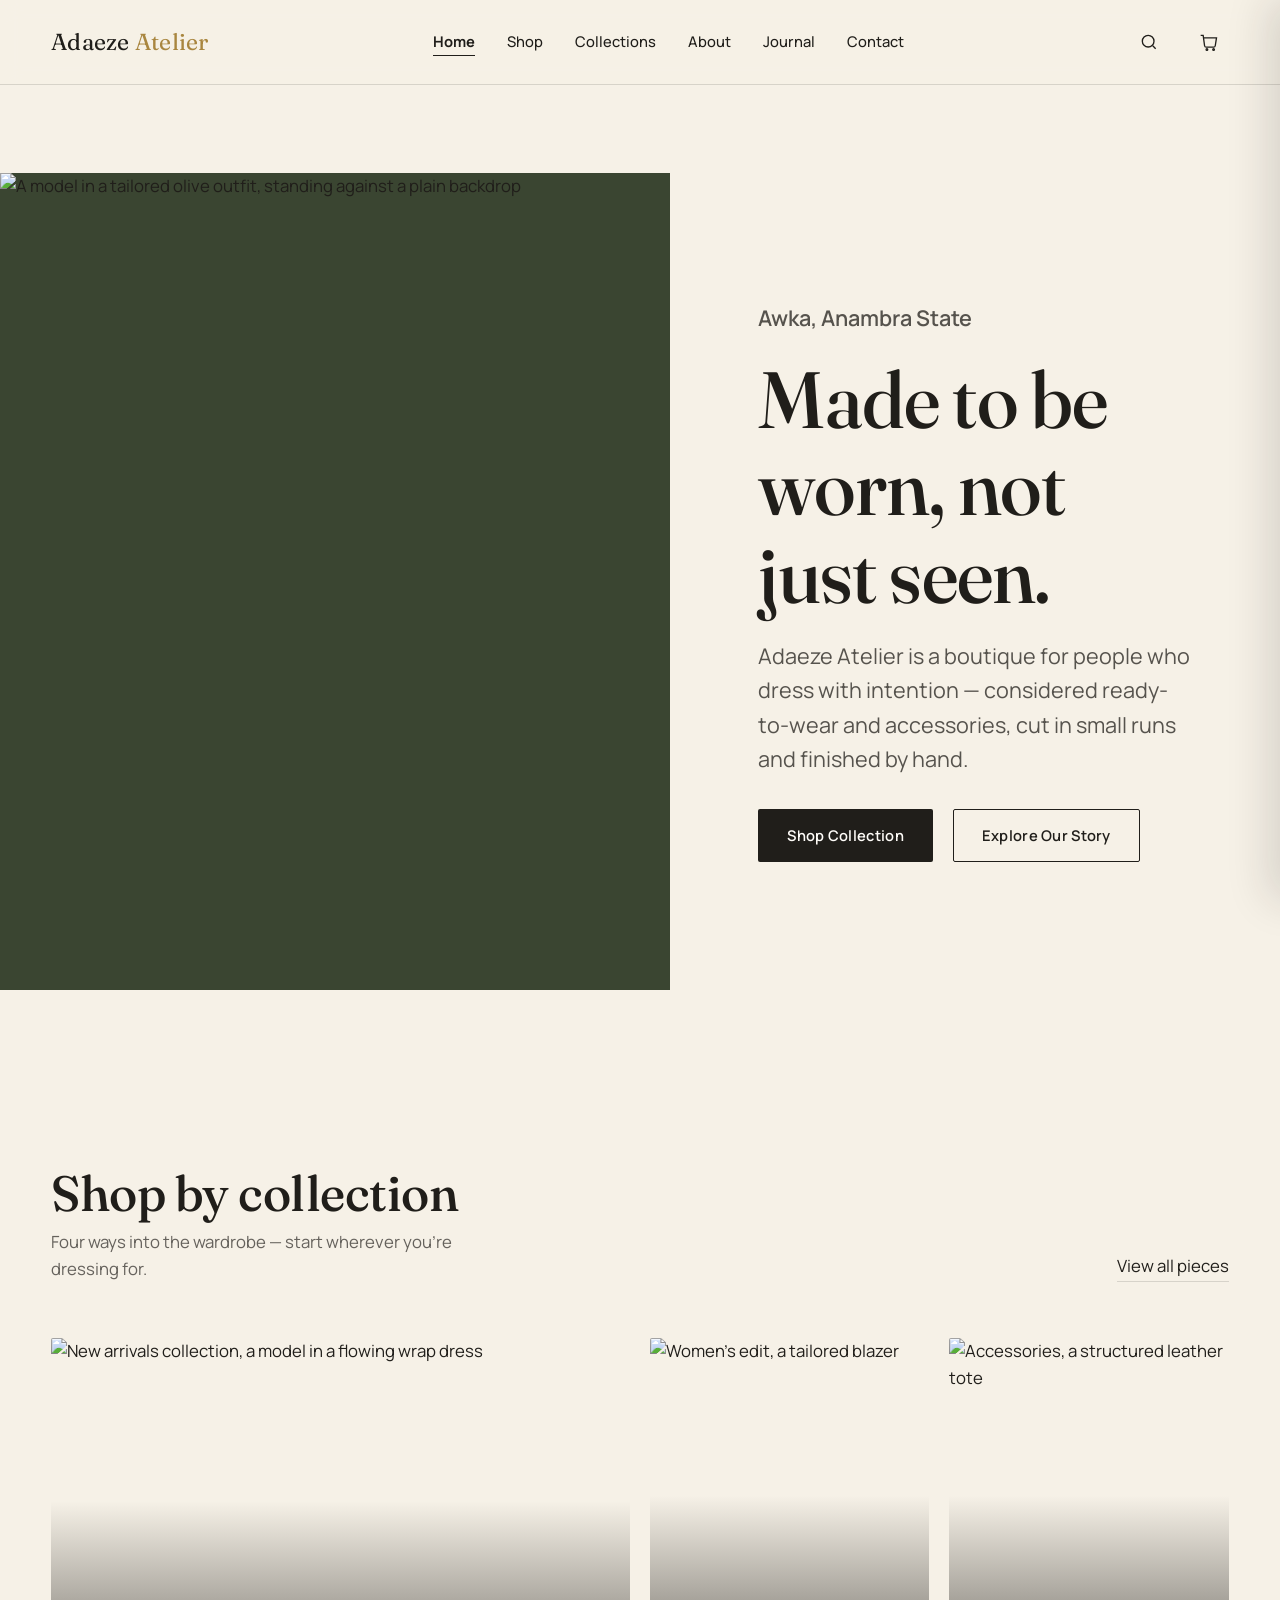
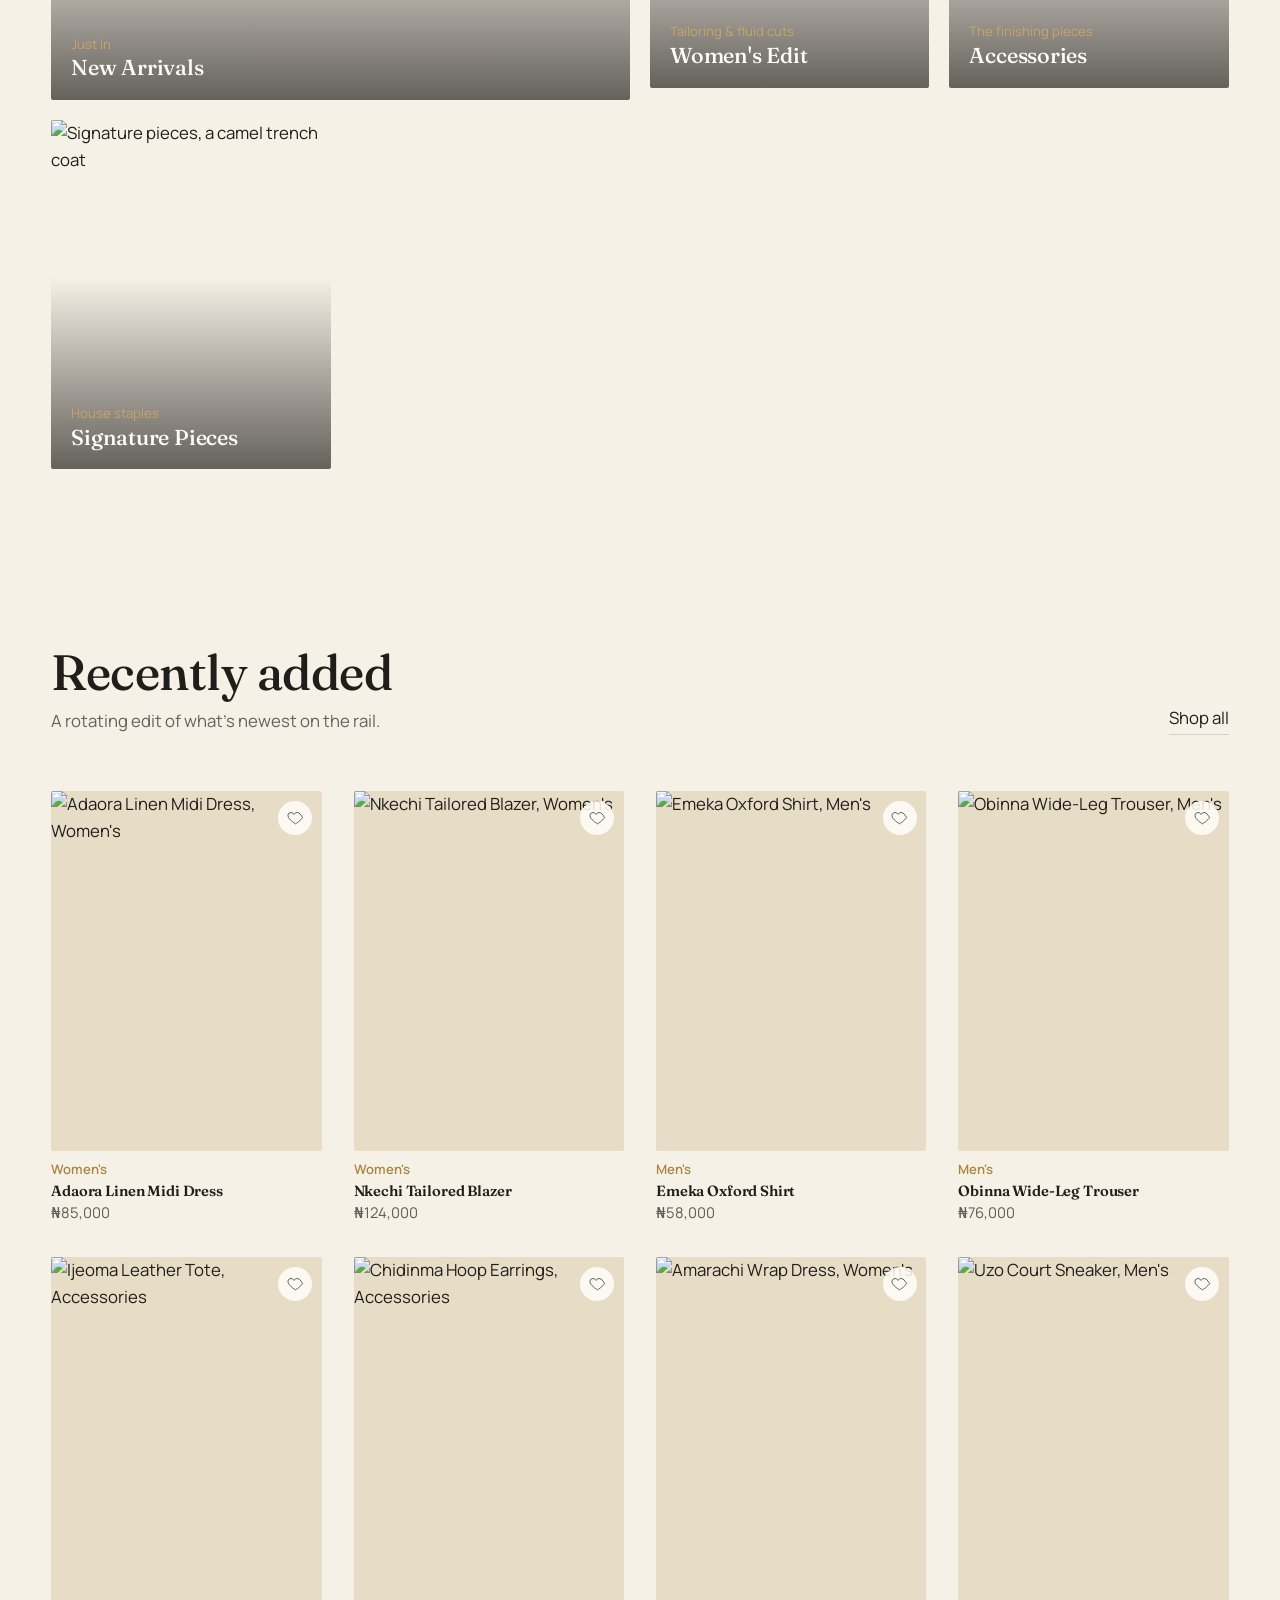
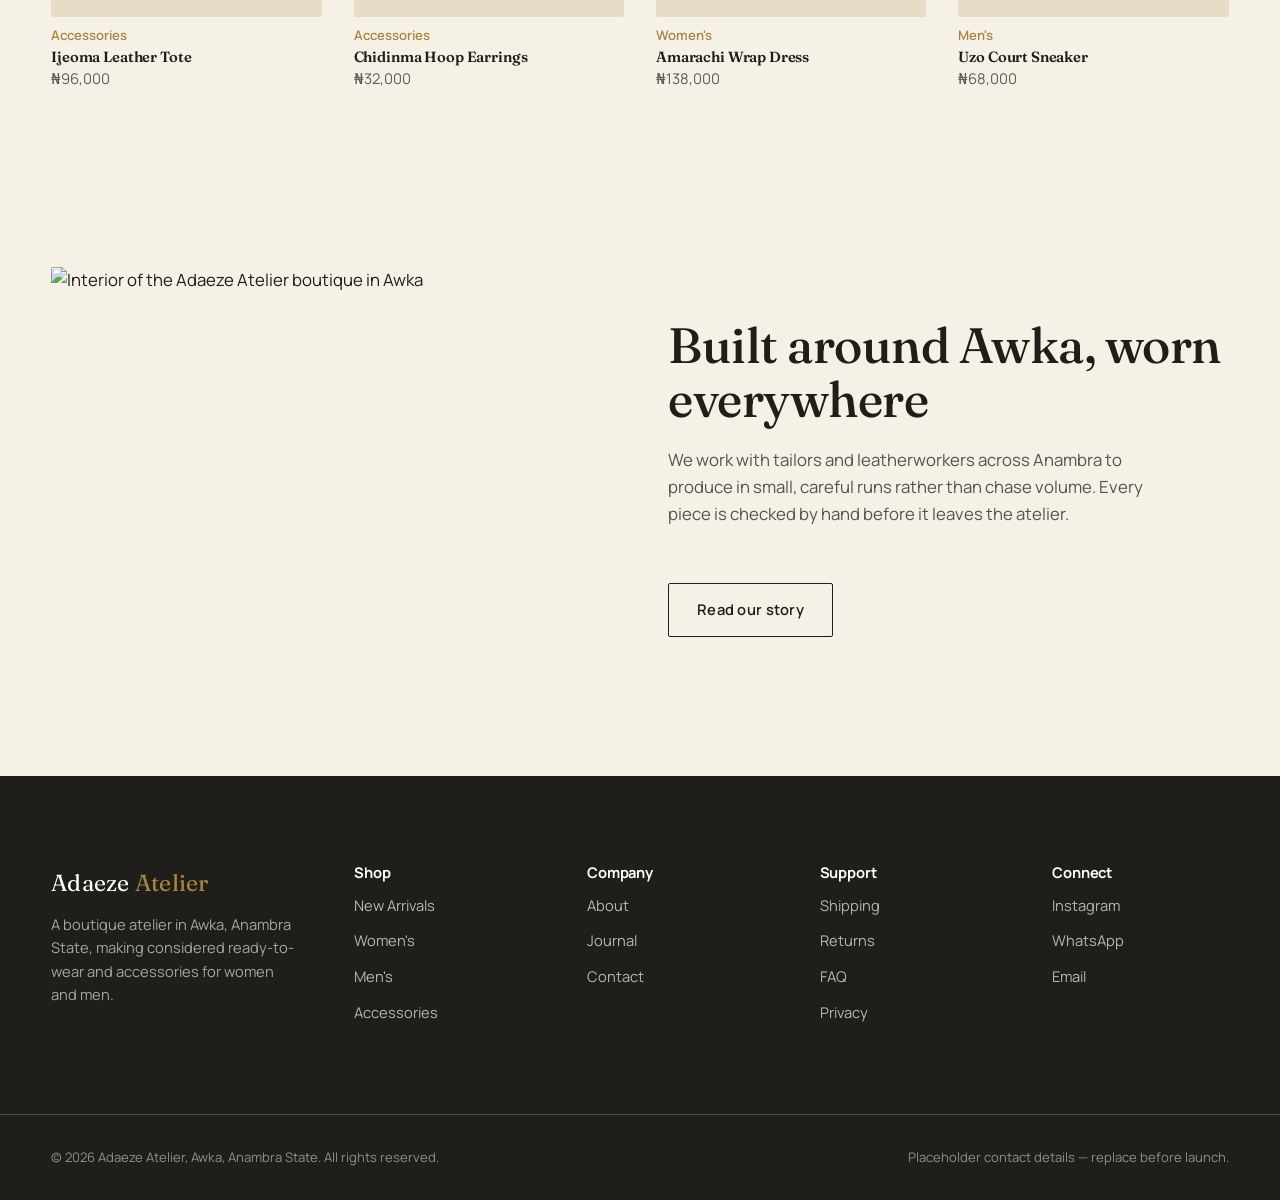
==== index.html @ 18e5731a "Initial commit - adaeze-boutique" ====
<!doctype html>
<html lang="en">
<head>
<meta charset="UTF-8">
<meta name="viewport" content="width=device-width, initial-scale=1.0">
<title>Adaeze Atelier — Premium Boutique Fashion in Awka, Anambra</title>
<meta name="description" content="Adaeze Atelier is a premium boutique in Awka, Anambra State, offering considered ready-to-wear and accessories for women and men, made to be worn — not just seen.">
<link rel="canonical" href="https://www.adaezeatelier.example/">
<meta property="og:type" content="website">
<meta property="og:title" content="Adaeze Atelier — Premium Boutique Fashion in Awka">
<meta property="og:description" content="Considered ready-to-wear and accessories from a boutique atelier in Awka, Anambra State, Nigeria.">
<meta property="og:image" content="https://images.unsplash.com/photo-1490481651871-ab68de25d43d?w=1200&q=80&auto=format&fit=crop">
<meta property="og:url" content="https://www.adaezeatelier.example/">
<meta name="twitter:card" content="summary_large_image">
<link rel="preconnect" href="https://fonts.googleapis.com">
<link rel="preconnect" href="https://fonts.gstatic.com" crossorigin>
<link href="https://fonts.googleapis.com/css2?family=Fraunces:opsz,wght@9..144,400;9..144,500;9..144,600&family=Manrope:wght@400;500;600;700&display=swap" rel="stylesheet">
<link rel="stylesheet" href="css/style.css">
<link rel="preconnect" href="https://images.unsplash.com">
<script type="application/ld+json">
{
  "@context": "https://schema.org",
  "@type": "ClothingStore",
  "name": "Adaeze Atelier",
  "image": "https://images.unsplash.com/photo-1490481651871-ab68de25d43d?w=1200&q=80&auto=format&fit=crop",
  "description": "Premium boutique fashion — considered ready-to-wear and accessories for women and men.",
  "address": {
    "@type": "PostalAddress",
    "streetAddress": "12 Zik Avenue, Awka",
    "addressLocality": "Awka",
    "addressRegion": "Anambra State",
    "postalCode": "420001",
    "addressCountry": "NG"
  },
  "telephone": "+234-000-000-0000",
  "email": "hello@adaezeatelier.example",
  "priceRange": "₦₦₦"
}
</script>
</head>
<body>
<a href="#main" class="skip-link">Skip to content</a>

<header class="site-header">
  <div class="wrap header-inner">
    <a href="index.html" class="logo">Adaeze <span>Atelier</span></a>
    <nav class="primary-nav" aria-label="Primary">
      <ul>
        <li><a href="index.html" aria-current="page">Home</a></li>
        <li><a href="shop.html">Shop</a></li>
        <li><a href="shop.html">Collections</a></li>
        <li><a href="about.html">About</a></li>
        <li><a href="journal.html">Journal</a></li>
        <li><a href="contact.html">Contact</a></li>
      </ul>
    </nav>
    <div class="header-actions">
      <a class="icon-btn" href="shop.html" aria-label="Search products">
        <svg viewBox="0 0 24 24" fill="none" stroke="currentColor" stroke-width="1.6"><circle cx="11" cy="11" r="7"/><line x1="20" y1="20" x2="16.5" y2="16.5"/></svg>
      </a>
      <button class="icon-btn" type="button" data-open-cart aria-label="Open cart">
        <svg viewBox="0 0 24 24" fill="none" stroke="currentColor" stroke-width="1.6"><path d="M6 7h15l-1.5 9.5a2 2 0 0 1-2 1.7H8.7a2 2 0 0 1-2-1.7L5 4H2"/><circle cx="9.5" cy="21" r="1"/><circle cx="17.5" cy="21" r="1"/></svg>
        <span class="badge" data-cart-count>0</span>
      </button>
      <button class="menu-toggle" type="button" aria-expanded="false" aria-controls="mobile-menu" aria-label="Open menu">
        <span></span><span></span><span></span>
      </button>
    </div>
  </div>
</header>

<nav class="mobile-menu" id="mobile-menu" aria-label="Mobile">
  <ul>
    <li><a href="index.html">Home</a></li>
    <li><a href="shop.html">Shop</a></li>
    <li><a href="about.html">About</a></li>
    <li><a href="journal.html">Journal</a></li>
    <li><a href="contact.html">Contact</a></li>
  </ul>
  <div class="mobile-menu-footer">Awka, Anambra State, Nigeria</div>
</nav>

<div class="drawer-scrim" id="drawer-scrim" data-close-cart></div>
<aside class="cart-drawer" id="cart-drawer" aria-hidden="true" aria-label="Shopping cart">
  <div class="cart-header">
    <h2>Your bag</h2>
    <button type="button" class="icon-btn" data-close-cart aria-label="Close cart">✕</button>
  </div>
  <ul class="cart-items" id="cart-items"></ul>
  <p class="cart-empty" id="cart-empty-msg">Your bag is empty — browse the shop to add pieces you love.</p>
  <div class="cart-footer">
    <div class="cart-subtotal"><span>Subtotal</span><span id="cart-subtotal-value">₦0</span></div>
    <button type="button" class="btn btn-primary" id="cart-whatsapp-btn" disabled>Order via WhatsApp</button>
    <button type="button" class="btn btn-outline" id="cart-clear-btn">Clear bag</button>
    <p class="cart-note">Orders are confirmed by our team on WhatsApp — nothing is charged automatically.</p>
  </div>
</aside>

<main id="main">

  <section class="hero">
    <div class="hero-media">
      <img src="https://images.unsplash.com/photo-1490481651871-ab68de25d43d?w=1400&q=80&auto=format&fit=crop" alt="A model in a tailored olive outfit, standing against a plain backdrop" width="1400" height="1750">
    </div>
    <div class="hero-content">
      <p class="hero-eyebrow">Awka, Anambra State</p>
      <h1>Made to be worn, not just seen.</h1>
      <p>Adaeze Atelier is a boutique for people who dress with intention — considered ready-to-wear and accessories, cut in small runs and finished by hand.</p>
      <div class="hero-ctas">
        <a href="shop.html" class="btn btn-primary">Shop Collection</a>
        <a href="about.html" class="btn btn-outline">Explore Our Story</a>
      </div>
    </div>
  </section>

  <section class="collections">
    <div class="wrap">
      <div class="section-head reveal">
        <div>
          <h2>Shop by collection</h2>
          <p>Four ways into the wardrobe — start wherever you're dressing for.</p>
        </div>
        <a href="shop.html" class="text-link">View all pieces</a>
      </div>
      <div class="collections-grid">
        <a class="collection-card is-featured reveal" href="shop.html?category=New Arrivals">
          <img src="https://images.unsplash.com/photo-1539008835657-9e8e9680c956?w=1200&q=80&auto=format&fit=crop" alt="New arrivals collection, a model in a flowing wrap dress" loading="lazy">
          <div class="collection-label"><span>Just in</span><h3>New Arrivals</h3></div>
        </a>
        <a class="collection-card reveal" href="shop.html?category=Women's">
          <img src="https://images.unsplash.com/photo-1509631179647-0177331693ae?w=800&q=80&auto=format&fit=crop" alt="Women's edit, a tailored blazer" loading="lazy">
          <div class="collection-label"><span>Tailoring & fluid cuts</span><h3>Women's Edit</h3></div>
        </a>
        <a class="collection-card reveal" href="shop.html?category=Accessories">
          <img src="https://images.unsplash.com/photo-1524504388940-b1c1722653e1?w=800&q=80&auto=format&fit=crop" alt="Accessories, a structured leather tote" loading="lazy">
          <div class="collection-label"><span>The finishing pieces</span><h3>Accessories</h3></div>
        </a>
        <a class="collection-card reveal" href="shop.html?category=Signature Pieces">
          <img src="https://images.unsplash.com/photo-1591047139829-d91aecb6caea?w=800&q=80&auto=format&fit=crop" alt="Signature pieces, a camel trench coat" loading="lazy">
          <div class="collection-label"><span>House staples</span><h3>Signature Pieces</h3></div>
        </a>
      </div>
    </div>
  </section>

  <section class="featured-products">
    <div class="wrap">
      <div class="section-head reveal">
        <div>
          <h2>Recently added</h2>
          <p>A rotating edit of what's newest on the rail.</p>
        </div>
        <a href="shop.html" class="text-link">Shop all</a>
      </div>
      <div class="product-grid" id="featured-product-grid"></div>
    </div>
  </section>

  <section class="about-teaser">
    <div class="wrap philosophy-grid">
      <div class="reveal">
        <img src="https://images.unsplash.com/photo-1602810318383-e386cc2a3ccf?w=900&q=80&auto=format&fit=crop" alt="Interior of the Adaeze Atelier boutique in Awka" style="width:100%; aspect-ratio:4/3; object-fit:cover; border-radius: var(--radius-sm);" loading="lazy">
      </div>
      <div class="reveal" style="align-self:center;">
        <h2 style="font-size: var(--fs-xl); margin-bottom: var(--space-sm);">Built around Awka, worn everywhere</h2>
        <p style="color: rgba(32,30,26,0.75); max-width: 52ch;">We work with tailors and leatherworkers across Anambra to produce in small, careful runs rather than chase volume. Every piece is checked by hand before it leaves the atelier.</p>
        <a href="about.html" class="btn btn-outline mt-lg">Read our story</a>
      </div>
    </div>
  </section>

</main>

<footer class="site-footer">
  <div class="wrap footer-grid">
    <div class="footer-brand">
      <a href="index.html" class="logo">Adaeze <span>Atelier</span></a>
      <p>A boutique atelier in Awka, Anambra State, making considered ready-to-wear and accessories for women and men.</p>
    </div>
    <div class="footer-col">
      <h4>Shop</h4>
      <ul>
        <li><a href="shop.html?category=New Arrivals">New Arrivals</a></li>
        <li><a href="shop.html?category=Women's">Women's</a></li>
        <li><a href="shop.html?category=Men's">Men's</a></li>
        <li><a href="shop.html?category=Accessories">Accessories</a></li>
      </ul>
    </div>
    <div class="footer-col">
      <h4>Company</h4>
      <ul>
        <li><a href="about.html">About</a></li>
        <li><a href="journal.html">Journal</a></li>
        <li><a href="contact.html">Contact</a></li>
      </ul>
    </div>
    <div class="footer-col">
      <h4>Support</h4>
      <ul>
        <li><a href="contact.html">Shipping</a></li>
        <li><a href="contact.html">Returns</a></li>
        <li><a href="contact.html">FAQ</a></li>
        <li><a href="contact.html">Privacy</a></li>
      </ul>
    </div>
    <div class="footer-col">
      <h4>Connect</h4>
      <ul>
        <li><a href="https://instagram.com/adaezeatelier" target="_blank" rel="noopener">Instagram</a></li>
        <li><a href="https://wa.me/2340000000000" target="_blank" rel="noopener">WhatsApp</a></li>
        <li><a href="mailto:hello@adaezeatelier.example">Email</a></li>
      </ul>
    </div>
  </div>
  <div class="wrap footer-bottom">
    <span>© <span id="year"></span> Adaeze Atelier, Awka, Anambra State. All rights reserved.</span>
    <span>Placeholder contact details — replace before launch.</span>
  </div>
</footer>

<script type="module" src="js/main.js"></script>
</body>
</html>
---- css/style.css ----
/* ==========================================================================
   ADAEZE ATELIER — Stylesheet
   A premium boutique fashion site. Design tokens live in :root.
   ========================================================================== */

/* -------------------------- Fonts --------------------------
   Loaded via Google Fonts <link> in each page's <head>.
   ------------------------------------------------------------ */

/* -------------------------- Design tokens -------------------------- */
:root {
  /* Color: deep forest / warm cream / soft beige / muted gold / charcoal */
  --color-forest: #3a4531;
  --color-forest-dark: #262e1f;
  --color-cream: #f6f1e7;
  --color-beige: #e7ddc7;
  --color-gold: #a9863f;
  --color-gold-light: #c7a565;
  --color-charcoal: #201e1a;
  --color-white: #fffdf9;
  --color-line: rgba(32, 30, 26, 0.14);
  --color-line-light: rgba(255, 253, 249, 0.22);

  /* Surfaces */
  --surface-page: var(--color-cream);
  --surface-raised: var(--color-white);
  --surface-dark: var(--color-charcoal);

  /* Type */
  --font-display: "Fraunces", "Iowan Old Style", "Georgia", serif;
  --font-body: "Manrope", "Segoe UI", -apple-system, sans-serif;

  --fs-xs: clamp(0.75rem, 0.72rem + 0.15vw, 0.82rem);
  --fs-sm: clamp(0.85rem, 0.82rem + 0.15vw, 0.92rem);
  --fs-base: clamp(0.98rem, 0.95rem + 0.15vw, 1.05rem);
  --fs-md: clamp(1.15rem, 1.08rem + 0.35vw, 1.35rem);
  --fs-lg: clamp(1.5rem, 1.3rem + 1vw, 2rem);
  --fs-xl: clamp(2.1rem, 1.7rem + 2vw, 3.1rem);
  --fs-xxl: clamp(2.8rem, 2.1rem + 3.6vw, 5rem);

  /* Spacing scale */
  --space-3xs: 0.25rem;
  --space-2xs: 0.5rem;
  --space-xs: 0.75rem;
  --space-sm: 1.25rem;
  --space-md: 2rem;
  --space-lg: 3.5rem;
  --space-xl: 5.5rem;
  --space-2xl: 8rem;

  /* Layout */
  --content-width: 1320px;
  --gutter: clamp(1.25rem, 4vw, 3.5rem);
  --radius-sm: 2px;
  --radius-md: 3px;

  /* Motion */
  --ease: cubic-bezier(0.22, 0.61, 0.36, 1);
  --dur-fast: 180ms;
  --dur-mid: 340ms;
  --dur-slow: 620ms;

  --header-h: 84px;
}

@media (prefers-reduced-motion: reduce) {
  *, *::before, *::after {
    animation-duration: 0.001ms !important;
    animation-iteration-count: 1 !important;
    transition-duration: 0.001ms !important;
    scroll-behavior: auto !important;
  }
}

/* -------------------------- Reset -------------------------- */
*, *::before, *::after { box-sizing: border-box; }
html { scroll-behavior: smooth; }
body, h1, h2, h3, h4, p, figure, blockquote, dl, dd { margin: 0; }
ul, ol { margin: 0; padding: 0; list-style: none; }
img, picture, svg { display: block; max-width: 100%; }
button, input, select, textarea { font: inherit; color: inherit; }
a { color: inherit; text-decoration: none; }
button { background: none; border: none; cursor: pointer; padding: 0; }

body {
  background: var(--surface-page);
  color: var(--color-charcoal);
  font-family: var(--font-body);
  font-size: var(--fs-base);
  line-height: 1.6;
  -webkit-font-smoothing: antialiased;
  overflow-x: hidden;
}

body.no-scroll { overflow: hidden; }

h1, h2, h3, h4 {
  font-family: var(--font-display);
  font-weight: 500;
  line-height: 1.1;
  letter-spacing: -0.01em;
}

.visually-hidden {
  position: absolute;
  width: 1px; height: 1px;
  padding: 0; margin: -1px;
  overflow: hidden;
  clip: rect(0,0,0,0);
  white-space: nowrap;
  border: 0;
}

.skip-link {
  position: absolute;
  left: var(--space-sm);
  top: -60px;
  background: var(--color-charcoal);
  color: var(--color-white);
  padding: 0.75rem 1.25rem;
  z-index: 200;
  transition: top var(--dur-fast) var(--ease);
  border-radius: var(--radius-sm);
}
.skip-link:focus { top: var(--space-sm); }

:focus-visible {
  outline: 2px solid var(--color-gold);
  outline-offset: 3px;
}

.wrap {
  width: 100%;
  max-width: var(--content-width);
  margin-inline: auto;
  padding-inline: var(--gutter);
}

section { padding-block: var(--space-xl); }

/* -------------------------- Buttons & links -------------------------- */
.btn {
  display: inline-flex;
  align-items: center;
  gap: 0.6em;
  padding: 0.95em 1.9em;
  font-size: var(--fs-sm);
  font-weight: 600;
  letter-spacing: 0.02em;
  border: 1px solid transparent;
  border-radius: var(--radius-sm);
  transition: background var(--dur-fast) var(--ease), color var(--dur-fast) var(--ease), border-color var(--dur-fast) var(--ease);
  white-space: nowrap;
}
.btn-primary {
  background: var(--color-charcoal);
  color: var(--color-white);
}
.btn-primary:hover { background: var(--color-forest-dark); }
.btn-outline {
  background: transparent;
  border-color: currentColor;
}
.btn-outline:hover { background: rgba(32,30,26,0.06); }
.btn-outline.on-dark:hover { background: rgba(255,253,249,0.1); }
.btn-ghost {
  padding: 0.4em 0;
  border-bottom: 1px solid currentColor;
  border-radius: 0;
  font-weight: 600;
}
.btn:disabled { opacity: 0.45; cursor: not-allowed; }

.text-link {
  border-bottom: 1px solid var(--color-line);
  padding-bottom: 0.1em;
  transition: border-color var(--dur-fast) var(--ease);
}
.text-link:hover { border-color: currentColor; }

/* -------------------------- Header -------------------------- */
.site-header {
  position: sticky;
  top: 0;
  z-index: 100;
  background: rgba(246, 241, 231, 0.92);
  backdrop-filter: blur(10px);
  border-bottom: 1px solid var(--color-line);
  transition: transform var(--dur-mid) var(--ease), box-shadow var(--dur-mid) var(--ease);
}
.site-header.is-hidden { transform: translateY(-100%); }
.site-header.is-scrolled { box-shadow: 0 8px 24px rgba(32,30,26,0.06); }

.header-inner {
  display: flex;
  align-items: center;
  justify-content: space-between;
  height: var(--header-h);
  gap: var(--space-md);
}

.logo {
  font-family: var(--font-display);
  font-size: 1.45rem;
  letter-spacing: 0.01em;
  flex-shrink: 0;
}
.logo span { color: var(--color-gold); }

.primary-nav { display: none; }
.primary-nav ul { display: flex; gap: var(--space-md); }
.primary-nav a {
  font-size: var(--fs-sm);
  font-weight: 500;
  position: relative;
  padding-block: 0.3em;
}
.primary-nav a::after {
  content: "";
  position: absolute;
  left: 0; right: 100%; bottom: 0;
  height: 1px;
  background: var(--color-charcoal);
  transition: right var(--dur-fast) var(--ease);
}
.primary-nav a:hover::after,
.primary-nav a[aria-current="page"]::after { right: 0; }
.primary-nav a[aria-current="page"] { font-weight: 700; }

.header-actions {
  display: flex;
  align-items: center;
  gap: var(--space-sm);
}
.icon-btn {
  position: relative;
  width: 40px; height: 40px;
  display: inline-flex;
  align-items: center;
  justify-content: center;
  border-radius: 50%;
  transition: background var(--dur-fast) var(--ease);
}
.icon-btn:hover { background: rgba(32,30,26,0.06); }
.icon-btn svg { width: 20px; height: 20px; }
.badge {
  position: absolute;
  top: 2px; right: 2px;
  min-width: 16px; height: 16px;
  padding: 0 3px;
  border-radius: 50%;
  background: var(--color-gold);
  color: var(--color-white);
  font-size: 0.62rem;
  font-weight: 700;
  display: flex;
  align-items: center;
  justify-content: center;
  transform: scale(0);
  transition: transform var(--dur-fast) var(--ease);
}
.badge.is-visible { transform: scale(1); }

.menu-toggle {
  display: inline-flex;
  flex-direction: column;
  justify-content: center;
  gap: 5px;
  width: 40px; height: 40px;
  align-items: center;
}
.menu-toggle span {
  display: block;
  width: 20px; height: 1.5px;
  background: currentColor;
  transition: transform var(--dur-fast) var(--ease), opacity var(--dur-fast) var(--ease);
}
.menu-toggle[aria-expanded="true"] span:nth-child(1) { transform: translateY(6.5px) rotate(45deg); }
.menu-toggle[aria-expanded="true"] span:nth-child(2) { opacity: 0; }
.menu-toggle[aria-expanded="true"] span:nth-child(3) { transform: translateY(-6.5px) rotate(-45deg); }

@media (min-width: 900px) {
  .primary-nav { display: block; }
  .menu-toggle { display: none; }
}

/* -------------------------- Mobile menu -------------------------- */
.mobile-menu {
  position: fixed;
  inset: 0;
  top: var(--header-h);
  background: var(--color-cream);
  z-index: 99;
  transform: translateX(100%);
  transition: transform var(--dur-mid) var(--ease);
  overflow-y: auto;
}
.mobile-menu.is-open { transform: translateX(0); }
.mobile-menu ul { padding: var(--space-md) var(--gutter); }
.mobile-menu li { border-bottom: 1px solid var(--color-line); }
.mobile-menu a {
  display: block;
  padding: 1.1rem 0;
  font-family: var(--font-display);
  font-size: 1.4rem;
}
.mobile-menu-footer {
  padding: var(--space-md) var(--gutter);
  font-size: var(--fs-sm);
  color: rgba(32,30,26,0.7);
}
@media (min-width: 900px) { .mobile-menu { display: none; } }

/* -------------------------- Hero -------------------------- */
.hero {
  display: grid;
  grid-template-columns: 1fr;
  min-height: calc(100svh - var(--header-h));
}
.hero-media {
  position: relative;
  min-height: 60vh;
  background: var(--color-forest);
  overflow: hidden;
}
.hero-media img {
  width: 100%; height: 100%;
  object-fit: cover;
  position: absolute; inset: 0;
}
.hero-content {
  padding: var(--space-lg) var(--gutter);
  display: flex;
  flex-direction: column;
  justify-content: center;
  gap: var(--space-sm);
}
.hero-eyebrow {
  font-size: var(--fs-sm);
  color: var(--color-gold);
  font-weight: 600;
}
.hero-content h1 {
  font-size: var(--fs-xxl);
  max-width: 14ch;
}
.hero-content p {
  max-width: 46ch;
  font-size: var(--fs-md);
  color: rgba(32,30,26,0.75);
}
.hero-ctas {
  display: flex;
  flex-wrap: wrap;
  gap: var(--space-sm);
  margin-top: var(--space-xs);
}

@media (min-width: 900px) {
  .hero { grid-template-columns: 1.1fr 1fr; }
  .hero-media { min-height: 100%; }
  .hero-content { padding: var(--space-2xl) var(--space-xl); }
}

/* -------------------------- Section headers -------------------------- */
.section-head {
  display: flex;
  align-items: flex-end;
  justify-content: space-between;
  gap: var(--space-md);
  margin-bottom: var(--space-lg);
  flex-wrap: wrap;
}
.section-head h2 { font-size: var(--fs-xl); max-width: 16ch; }
.section-head p { color: rgba(32,30,26,0.68); max-width: 42ch; margin-top: var(--space-2xs); }

/* -------------------------- Collections -------------------------- */
.collections-grid {
  display: grid;
  grid-template-columns: 1fr;
  gap: var(--space-sm);
}
.collection-card {
  position: relative;
  aspect-ratio: 4/5;
  overflow: hidden;
  border-radius: var(--radius-sm);
}
.collection-card img {
  width: 100%; height: 100%;
  object-fit: cover;
  transition: transform var(--dur-slow) var(--ease);
}
.collection-card:hover img { transform: scale(1.05); }
.collection-card::after {
  content: "";
  position: absolute; inset: 0;
  background: linear-gradient(180deg, rgba(32,30,26,0) 45%, rgba(32,30,26,0.68) 100%);
}
.collection-label {
  position: absolute;
  left: var(--space-sm); right: var(--space-sm); bottom: var(--space-sm);
  z-index: 2;
  color: var(--color-white);
}
.collection-label h3 { font-size: var(--fs-md); }
.collection-label span { font-size: var(--fs-xs); color: var(--color-gold-light); }

@media (min-width: 640px) {
  .collections-grid { grid-template-columns: repeat(2, 1fr); }
  .collection-card.is-featured { grid-column: span 2; aspect-ratio: 16/9; }
}
@media (min-width: 1000px) {
  .collections-grid { grid-template-columns: repeat(4, 1fr); }
  .collection-card.is-featured { grid-column: span 2; aspect-ratio: 8/5; }
}

/* -------------------------- Product grid -------------------------- */
.product-grid {
  display: grid;
  grid-template-columns: repeat(2, 1fr);
  gap: var(--space-sm) var(--space-xs);
}
@media (min-width: 640px) { .product-grid { gap: var(--space-md); } }
@media (min-width: 900px) { .product-grid { grid-template-columns: repeat(3, 1fr); } }
@media (min-width: 1200px) { .product-grid { grid-template-columns: repeat(4, 1fr); } }

.product-card {
  display: flex;
  flex-direction: column;
}
.product-media {
  position: relative;
  aspect-ratio: 3/4;
  overflow: hidden;
  background: var(--color-beige);
  border-radius: var(--radius-sm);
}
.product-media img {
  width: 100%; height: 100%;
  object-fit: cover;
  transition: transform var(--dur-slow) var(--ease);
}
.product-card:hover .product-media img { transform: scale(1.045); }

.wishlist-btn {
  position: absolute;
  top: 0.6rem; right: 0.6rem;
  width: 34px; height: 34px;
  border-radius: 50%;
  background: rgba(255,253,249,0.88);
  display: flex; align-items: center; justify-content: center;
  transition: transform var(--dur-fast) var(--ease);
  z-index: 2;
}
.wishlist-btn:hover { transform: scale(1.08); }
.wishlist-btn svg { width: 17px; height: 17px; stroke: var(--color-charcoal); fill: none; transition: fill var(--dur-fast) var(--ease), stroke var(--dur-fast) var(--ease); }
.wishlist-btn.is-active svg { fill: var(--color-gold); stroke: var(--color-gold); }

.quickview-btn {
  position: absolute;
  left: var(--space-2xs); right: var(--space-2xs); bottom: var(--space-2xs);
  padding: 0.7em 1em;
  background: var(--color-charcoal);
  color: var(--color-white);
  font-size: var(--fs-xs);
  font-weight: 600;
  text-align: center;
  border-radius: var(--radius-sm);
  opacity: 0;
  transform: translateY(6px);
  transition: opacity var(--dur-fast) var(--ease), transform var(--dur-fast) var(--ease);
}
.product-card:hover .quickview-btn,
.product-card:focus-within .quickview-btn { opacity: 1; transform: translateY(0); }

.product-info { padding-top: var(--space-2xs); }
.product-category { font-size: var(--fs-xs); color: var(--color-gold); font-weight: 600; }
.product-name { font-size: var(--fs-sm); font-weight: 600; margin-top: 0.15rem; }
.product-price { font-size: var(--fs-sm); color: rgba(32,30,26,0.7); margin-top: 0.15rem; }

/* -------------------------- Shop toolbar -------------------------- */
.shop-toolbar {
  display: flex;
  flex-direction: column;
  gap: var(--space-sm);
  margin-bottom: var(--space-lg);
  padding-bottom: var(--space-md);
  border-bottom: 1px solid var(--color-line);
}
.filter-row {
  display: flex;
  flex-wrap: wrap;
  gap: 0.5rem;
}
.chip {
  padding: 0.55em 1.1em;
  border: 1px solid var(--color-line);
  border-radius: 999px;
  font-size: var(--fs-xs);
  font-weight: 600;
  transition: background var(--dur-fast) var(--ease), color var(--dur-fast) var(--ease), border-color var(--dur-fast) var(--ease);
}
.chip[aria-pressed="true"] {
  background: var(--color-charcoal);
  color: var(--color-white);
  border-color: var(--color-charcoal);
}
.chip:hover:not([aria-pressed="true"]) { border-color: var(--color-charcoal); }

.toolbar-controls {
  display: flex;
  flex-wrap: wrap;
  gap: var(--space-sm);
  align-items: center;
  justify-content: space-between;
}
.search-field {
  position: relative;
  flex: 1 1 240px;
  max-width: 360px;
}
.search-field input {
  width: 100%;
  padding: 0.75em 1em 0.75em 2.4em;
  border: 1px solid var(--color-line);
  border-radius: var(--radius-sm);
  background: var(--surface-raised);
  font-size: var(--fs-sm);
}
.search-field svg {
  position: absolute; left: 0.8em; top: 50%; transform: translateY(-50%);
  width: 16px; height: 16px; opacity: 0.5;
}
.select-field select {
  padding: 0.75em 1em;
  border: 1px solid var(--color-line);
  border-radius: var(--radius-sm);
  background: var(--surface-raised);
  font-size: var(--fs-sm);
}
.result-count { font-size: var(--fs-xs); color: rgba(32,30,26,0.6); }
.empty-state {
  padding: var(--space-2xl) var(--space-md);
  text-align: center;
  color: rgba(32,30,26,0.6);
  display: none;
}
.empty-state.is-visible { display: block; }

/* -------------------------- Reveal animation -------------------------- */
.reveal {
  opacity: 0;
  transform: translateY(18px);
  transition: opacity var(--dur-slow) var(--ease), transform var(--dur-slow) var(--ease);
}
.reveal.is-visible { opacity: 1; transform: translateY(0); }

/* -------------------------- Modal (quick view) -------------------------- */
.modal-overlay {
  position: fixed; inset: 0;
  background: rgba(32,30,26,0.55);
  z-index: 200;
  opacity: 0;
  pointer-events: none;
  transition: opacity var(--dur-mid) var(--ease);
  display: flex;
  align-items: flex-end;
  justify-content: center;
}
.modal-overlay.is-open { opacity: 1; pointer-events: auto; }
.modal-panel {
  background: var(--surface-raised);
  width: 100%;
  max-width: 880px;
  max-height: 92svh;
  overflow-y: auto;
  border-radius: var(--radius-md) var(--radius-md) 0 0;
  transform: translateY(24px);
  transition: transform var(--dur-mid) var(--ease);
  display: grid;
  grid-template-columns: 1fr;
}
.modal-overlay.is-open .modal-panel { transform: translateY(0); }
.modal-close {
  position: absolute;
  top: var(--space-sm); right: var(--gutter);
  width: 38px; height: 38px;
  border-radius: 50%;
  background: var(--surface-raised);
  display: flex; align-items: center; justify-content: center;
  z-index: 3;
  box-shadow: 0 2px 10px rgba(32,30,26,0.14);
}
.modal-media { aspect-ratio: 4/5; background: var(--color-beige); overflow: hidden; }
.modal-media img { width: 100%; height: 100%; object-fit: cover; }
.modal-body { padding: var(--space-md) var(--gutter) var(--space-lg); }
.modal-body .product-category { display: block; }
.modal-body h3 { font-size: var(--fs-lg); margin-top: 0.3rem; }
.modal-body .price { font-size: var(--fs-md); color: var(--color-gold); margin-top: 0.4rem; }
.modal-desc { margin-top: var(--space-sm); color: rgba(32,30,26,0.75); max-width: 60ch; }
.qty-row {
  display: flex; align-items: center; gap: var(--space-sm);
  margin-top: var(--space-md);
}
.qty-stepper {
  display: inline-flex;
  align-items: center;
  border: 1px solid var(--color-line);
  border-radius: var(--radius-sm);
}
.qty-stepper button {
  width: 38px; height: 38px;
  font-size: 1.1rem;
  display: flex; align-items: center; justify-content: center;
}
.qty-stepper span { min-width: 30px; text-align: center; font-weight: 600; }
.modal-actions { margin-top: var(--space-md); display: flex; gap: var(--space-sm); flex-wrap: wrap; }

@media (min-width: 760px) {
  .modal-overlay { align-items: center; }
  .modal-panel { border-radius: var(--radius-md); grid-template-columns: 1fr 1fr; transform: translateY(0) scale(0.97); }
  .modal-overlay.is-open .modal-panel { transform: translateY(0) scale(1); }
  .modal-media { aspect-ratio: auto; }
}

/* -------------------------- Cart drawer -------------------------- */
.cart-drawer {
  position: fixed;
  top: 0; right: 0; bottom: 0;
  width: min(420px, 100vw);
  background: var(--surface-raised);
  z-index: 200;
  transform: translateX(100%);
  transition: transform var(--dur-mid) var(--ease);
  display: flex;
  flex-direction: column;
  box-shadow: -12px 0 40px rgba(32,30,26,0.14);
}
.cart-drawer.is-open { transform: translateX(0); }
.cart-header {
  display: flex; align-items: center; justify-content: space-between;
  padding: var(--space-sm) var(--gutter);
  border-bottom: 1px solid var(--color-line);
}
.cart-header h2 { font-size: var(--fs-md); }
.cart-items {
  flex: 1;
  overflow-y: auto;
  padding: var(--space-sm) var(--gutter);
  display: flex;
  flex-direction: column;
  gap: var(--space-sm);
}
.cart-item {
  display: grid;
  grid-template-columns: 72px 1fr auto;
  gap: var(--space-xs);
}
.cart-item img { width: 72px; height: 90px; object-fit: cover; border-radius: var(--radius-sm); }
.cart-item-name { font-weight: 600; font-size: var(--fs-sm); }
.cart-item-meta { font-size: var(--fs-xs); color: rgba(32,30,26,0.6); margin-top: 0.2rem; }
.cart-item-controls { display: flex; align-items: center; gap: 0.5rem; margin-top: 0.5rem; }
.cart-item-controls .qty-stepper button { width: 28px; height: 28px; font-size: 0.95rem; }
.cart-item-remove { font-size: var(--fs-xs); text-decoration: underline; color: rgba(32,30,26,0.55); }
.cart-empty { padding: var(--space-lg) 0; text-align: center; color: rgba(32,30,26,0.55); }
.cart-footer {
  padding: var(--space-sm) var(--gutter) var(--space-md);
  border-top: 1px solid var(--color-line);
}
.cart-subtotal { display: flex; justify-content: space-between; font-weight: 600; margin-bottom: var(--space-sm); }
.cart-footer .btn { width: 100%; justify-content: center; }
.cart-footer .btn + .btn { margin-top: 0.6rem; }
.cart-note { font-size: var(--fs-xs); color: rgba(32,30,26,0.55); margin-top: var(--space-xs); }

.drawer-scrim {
  position: fixed; inset: 0;
  background: rgba(32,30,26,0.5);
  z-index: 199;
  opacity: 0;
  pointer-events: none;
  transition: opacity var(--dur-mid) var(--ease);
}
.drawer-scrim.is-open { opacity: 1; pointer-events: auto; }

/* -------------------------- About page -------------------------- */
.about-hero {
  display: grid;
  gap: var(--space-md);
  padding-top: var(--space-lg);
}
.about-hero img { width: 100%; aspect-ratio: 16/9; object-fit: cover; border-radius: var(--radius-sm); }
.about-hero h1 { font-size: var(--fs-xxl); max-width: 18ch; }

.philosophy-grid {
  display: grid;
  gap: var(--space-md);
}
@media (min-width: 800px) { .philosophy-grid { grid-template-columns: 1fr 1fr; gap: var(--space-lg); } }
.philosophy-item h3 { font-size: var(--fs-md); margin-bottom: var(--space-2xs); }
.philosophy-item p { color: rgba(32,30,26,0.75); max-width: 52ch; }

.stat-row {
  display: grid;
  grid-template-columns: repeat(2, 1fr);
  gap: var(--space-md);
  padding-block: var(--space-lg);
  border-top: 1px solid var(--color-line);
  border-bottom: 1px solid var(--color-line);
}
@media (min-width: 700px) { .stat-row { grid-template-columns: repeat(4, 1fr); } }
.stat-item .num { font-family: var(--font-display); font-size: var(--fs-xl); color: var(--color-gold); }
.stat-item .label { font-size: var(--fs-xs); color: rgba(32,30,26,0.65); }

/* -------------------------- Journal -------------------------- */
.journal-grid {
  display: grid;
  gap: var(--space-md);
  grid-template-columns: 1fr;
}
@media (min-width: 700px) { .journal-grid { grid-template-columns: repeat(2, 1fr); } }
@media (min-width: 1100px) { .journal-grid { grid-template-columns: repeat(3, 1fr); } }
.journal-card img {
  aspect-ratio: 4/3; object-fit: cover; width: 100%; border-radius: var(--radius-sm);
  transition: transform var(--dur-slow) var(--ease);
}
.journal-card:hover img { transform: scale(1.03); }
.journal-card .media-wrap { overflow: hidden; border-radius: var(--radius-sm); }
.journal-meta { font-size: var(--fs-xs); color: var(--color-gold); margin-top: var(--space-xs); font-weight: 600; }
.journal-card h3 { font-size: var(--fs-md); margin-top: 0.3rem; }
.journal-card p { color: rgba(32,30,26,0.7); margin-top: 0.4rem; }

/* -------------------------- Contact -------------------------- */
.contact-layout {
  display: grid;
  gap: var(--space-lg);
}
@media (min-width: 900px) { .contact-layout { grid-template-columns: 1fr 1fr; gap: var(--space-xl); } }
.field { margin-bottom: var(--space-sm); }
.field label { display: block; font-size: var(--fs-sm); font-weight: 600; margin-bottom: 0.4rem; }
.field input, .field select, .field textarea {
  width: 100%;
  padding: 0.85em 1em;
  border: 1px solid var(--color-line);
  border-radius: var(--radius-sm);
  background: var(--surface-raised);
  font-size: var(--fs-sm);
}
.field textarea { resize: vertical; min-height: 120px; }
.field .error-msg {
  display: none;
  color: #8a3a2b;
  font-size: var(--fs-xs);
  margin-top: 0.35rem;
}
.field.has-error input,
.field.has-error select,
.field.has-error textarea { border-color: #8a3a2b; }
.field.has-error .error-msg { display: block; }
.form-status {
  padding: var(--space-sm);
  border-radius: var(--radius-sm);
  background: var(--color-beige);
  font-size: var(--fs-sm);
  margin-top: var(--space-sm);
  display: none;
}
.form-status.is-visible { display: block; }

.contact-info-card {
  background: var(--color-forest);
  color: var(--color-white);
  padding: var(--space-lg);
  border-radius: var(--radius-md);
}
.contact-info-card h3 { font-size: var(--fs-md); margin-bottom: var(--space-sm); }
.contact-line { display: flex; gap: var(--space-xs); padding-block: var(--space-xs); border-top: 1px solid var(--color-line-light); }
.contact-line:first-of-type { border-top: none; }
.contact-line svg { width: 18px; height: 18px; flex-shrink: 0; margin-top: 0.15rem; color: var(--color-gold-light); }
.contact-line a, .contact-line span { font-size: var(--fs-sm); }

/* -------------------------- Footer -------------------------- */
.site-footer {
  background: var(--color-charcoal);
  color: rgba(255,253,249,0.85);
  padding-block: var(--space-xl) var(--space-md);
}
.footer-grid {
  display: grid;
  gap: var(--space-lg);
  grid-template-columns: 1fr;
}
@media (min-width: 700px) { .footer-grid { grid-template-columns: 1.4fr repeat(4, 1fr); } }
.footer-brand .logo { color: var(--color-white); }
.footer-brand p { margin-top: var(--space-xs); font-size: var(--fs-sm); color: rgba(255,253,249,0.6); max-width: 34ch; }
.footer-col h4 { font-family: var(--font-body); font-size: var(--fs-sm); font-weight: 700; margin-bottom: var(--space-xs); color: var(--color-white); }
.footer-col ul { display: flex; flex-direction: column; gap: 0.55rem; }
.footer-col a { font-size: var(--fs-sm); color: rgba(255,253,249,0.68); transition: color var(--dur-fast) var(--ease); }
.footer-col a:hover { color: var(--color-white); }
.footer-bottom {
  margin-top: var(--space-xl);
  padding-top: var(--space-md);
  border-top: 1px solid var(--color-line-light);
  display: flex;
  flex-wrap: wrap;
  gap: var(--space-sm);
  justify-content: space-between;
  font-size: var(--fs-xs);
  color: rgba(255,253,249,0.5);
}

/* -------------------------- Page hero (shop/journal/contact) -------------------------- */
.page-hero {
  padding-top: var(--space-lg);
  padding-bottom: 0;
}
.page-hero .hero-eyebrow { display: block; margin-bottom: var(--space-2xs); }
.page-hero h1 { font-size: var(--fs-xl); max-width: 20ch; }
.page-hero p { margin-top: var(--space-xs); color: rgba(32,30,26,0.7); max-width: 54ch; }

/* -------------------------- Toast -------------------------- */
.toast {
  position: fixed;
  bottom: var(--space-md);
  left: 50%;
  transform: translate(-50%, 20px);
  background: var(--color-charcoal);
  color: var(--color-white);
  padding: 0.9em 1.4em;
  border-radius: var(--radius-sm);
  font-size: var(--fs-sm);
  z-index: 300;
  opacity: 0;
  pointer-events: none;
  transition: opacity var(--dur-fast) var(--ease), transform var(--dur-fast) var(--ease);
}
.toast.is-visible { opacity: 1; transform: translate(-50%, 0); }

/* -------------------------- Utility -------------------------- */
.center-copy { max-width: 62ch; }
.mt-lg { margin-top: var(--space-lg); }
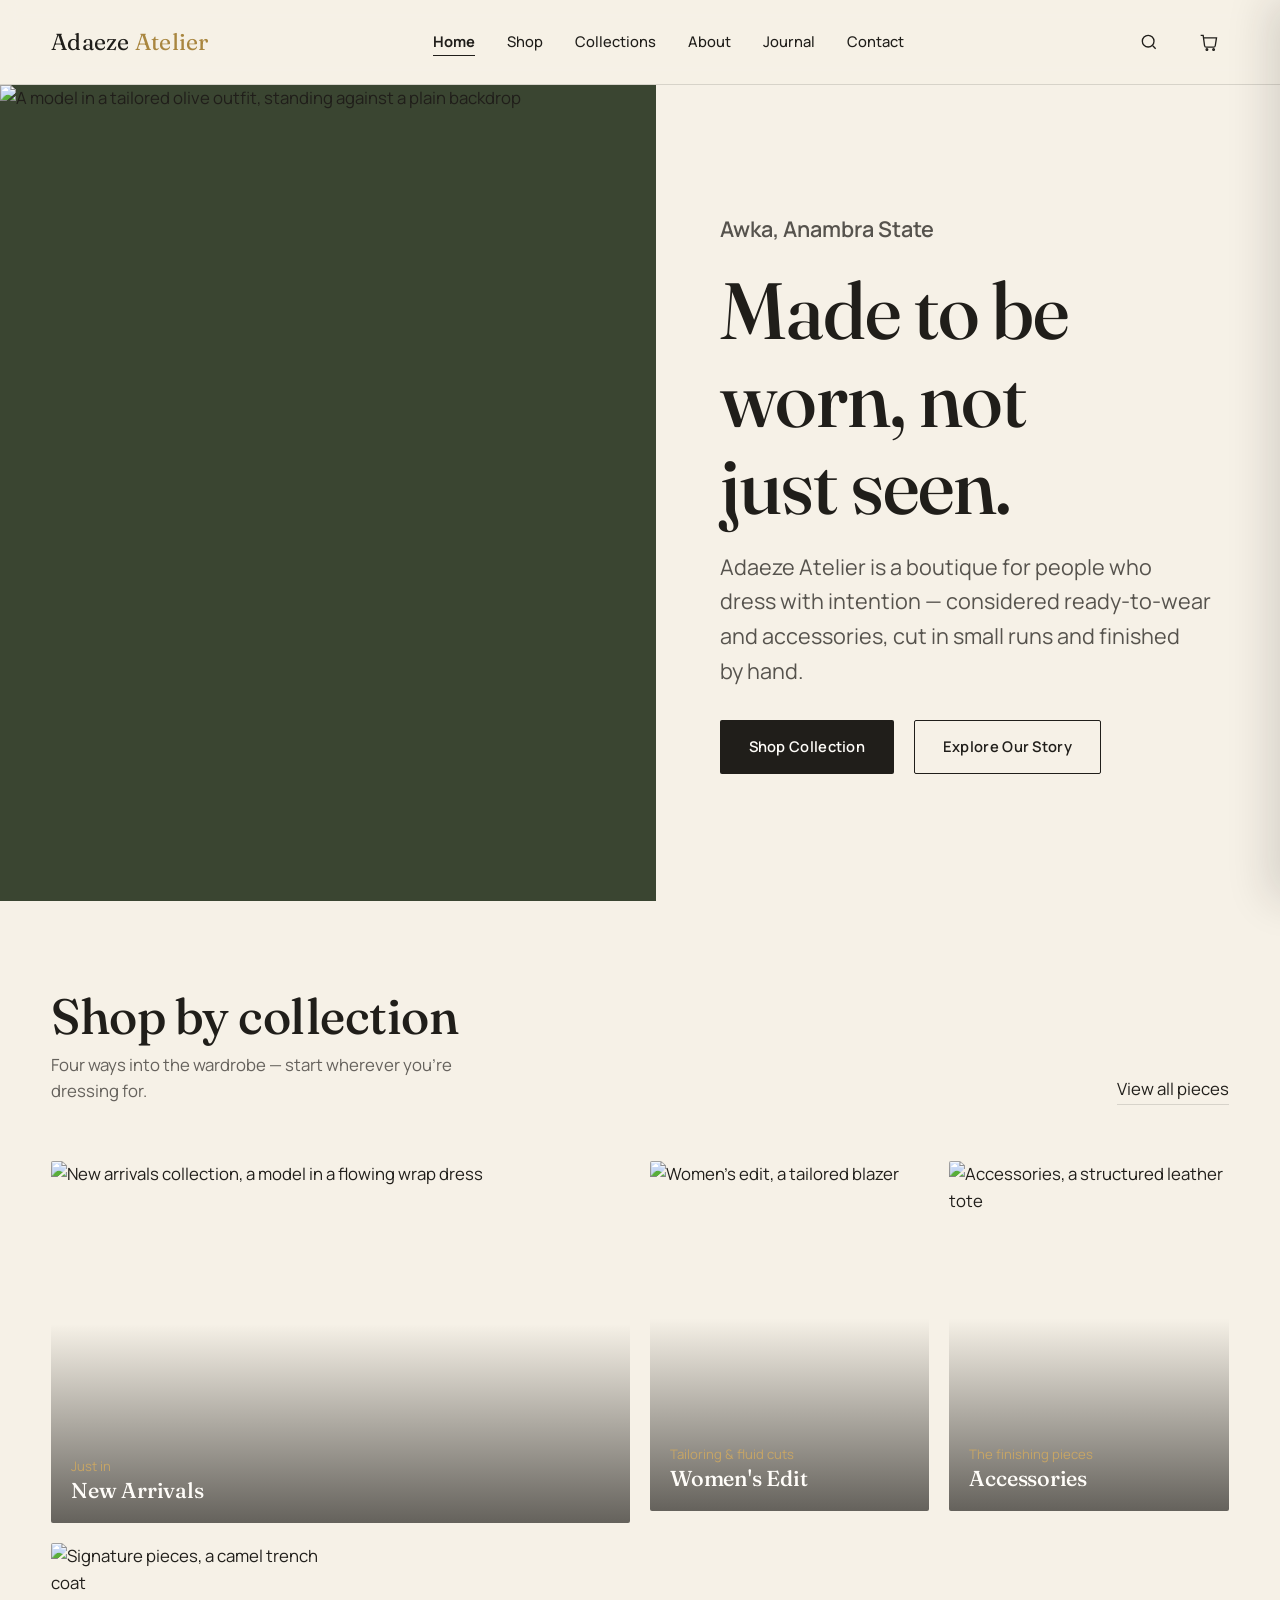
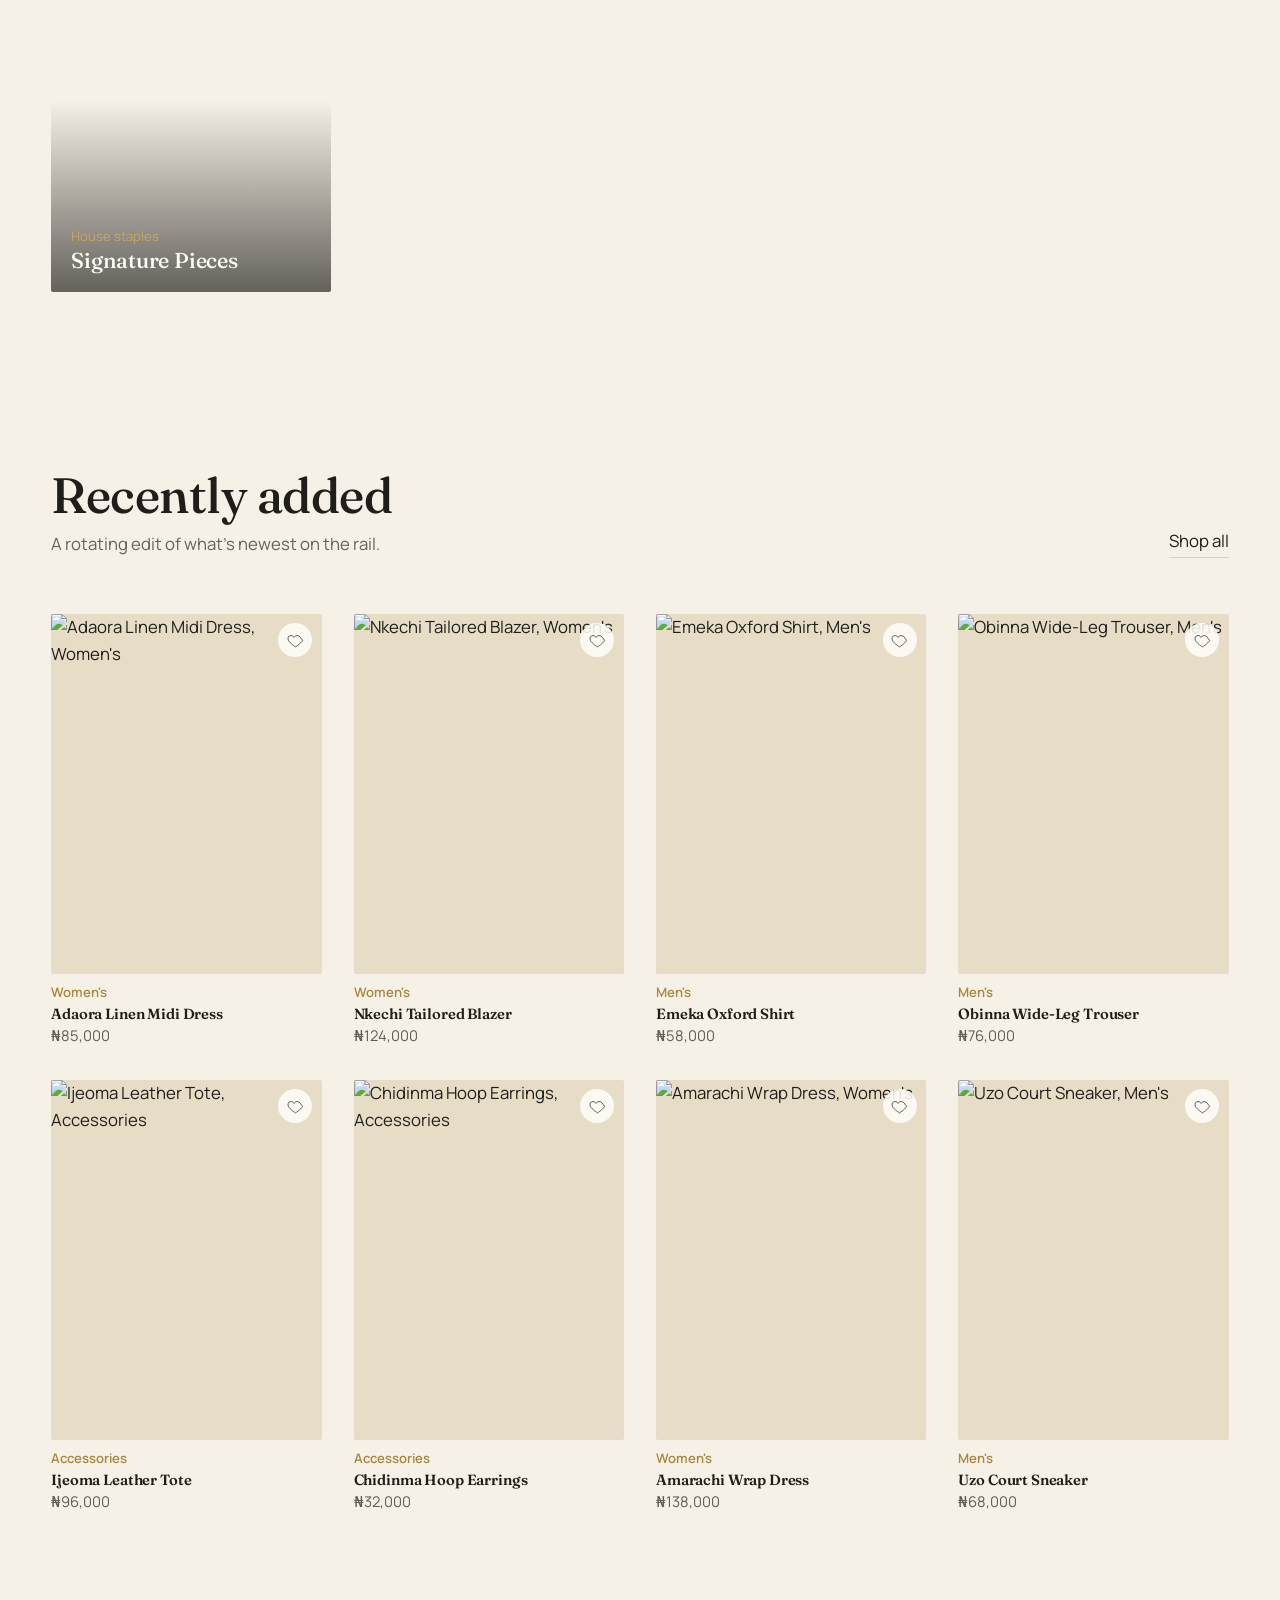
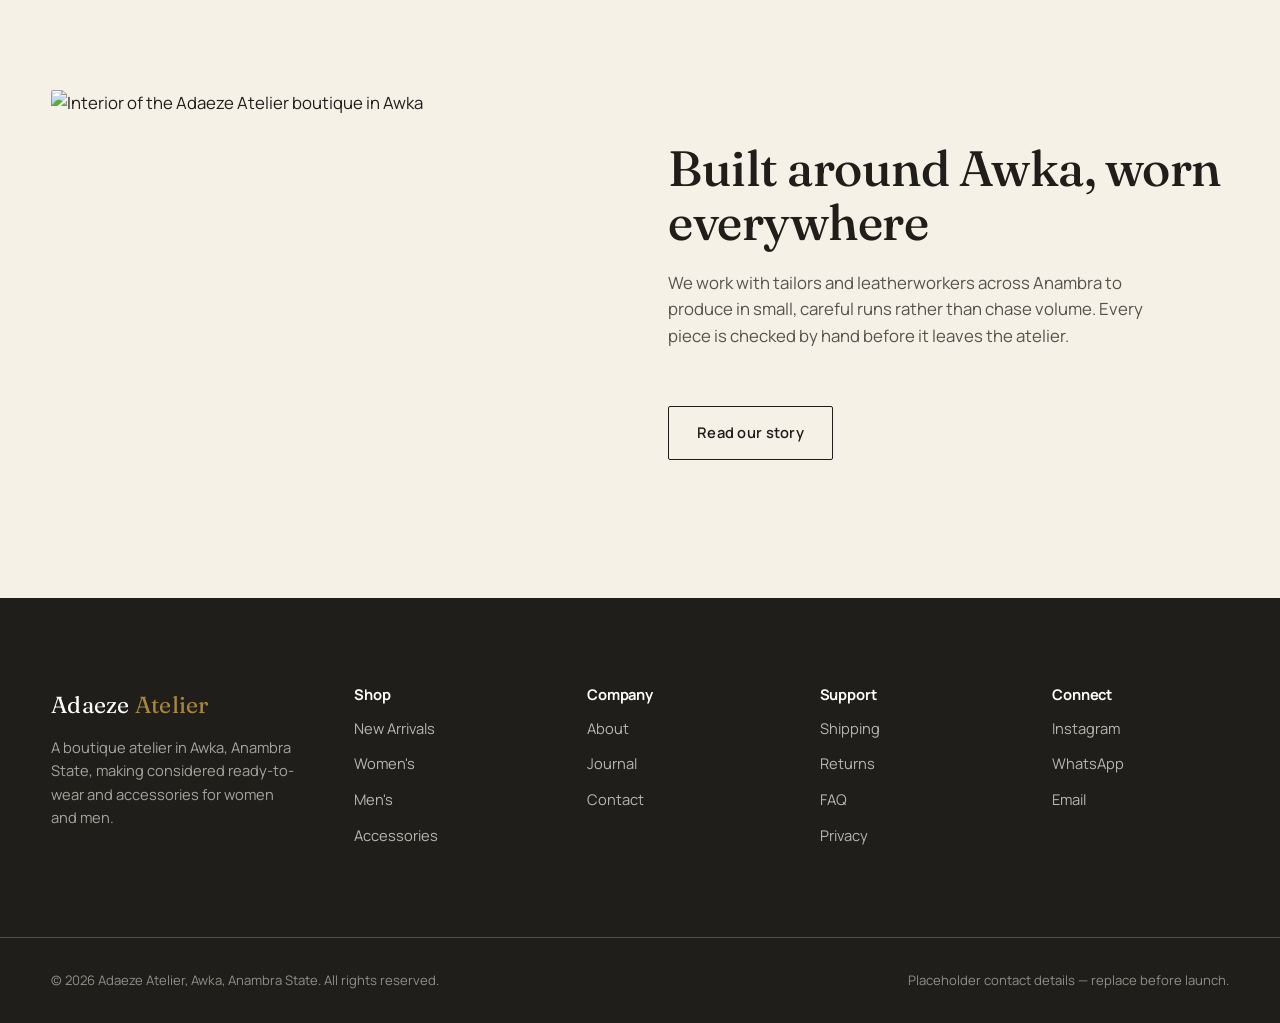
==== commit e3c5334b: "Fix hero image sizing and typography" ====
--- a/index.html
+++ b/index.html
@@ -1,223 +1,381 @@
 <!doctype html>
 <html lang="en">
-<head>
-<meta charset="UTF-8">
-<meta name="viewport" content="width=device-width, initial-scale=1.0">
-<title>Adaeze Atelier — Premium Boutique Fashion in Awka, Anambra</title>
-<meta name="description" content="Adaeze Atelier is a premium boutique in Awka, Anambra State, offering considered ready-to-wear and accessories for women and men, made to be worn — not just seen.">
-<link rel="canonical" href="https://www.adaezeatelier.example/">
-<meta property="og:type" content="website">
-<meta property="og:title" content="Adaeze Atelier — Premium Boutique Fashion in Awka">
-<meta property="og:description" content="Considered ready-to-wear and accessories from a boutique atelier in Awka, Anambra State, Nigeria.">
-<meta property="og:image" content="https://images.unsplash.com/photo-1490481651871-ab68de25d43d?w=1200&q=80&auto=format&fit=crop">
-<meta property="og:url" content="https://www.adaezeatelier.example/">
-<meta name="twitter:card" content="summary_large_image">
-<link rel="preconnect" href="https://fonts.googleapis.com">
-<link rel="preconnect" href="https://fonts.gstatic.com" crossorigin>
-<link href="https://fonts.googleapis.com/css2?family=Fraunces:opsz,wght@9..144,400;9..144,500;9..144,600&family=Manrope:wght@400;500;600;700&display=swap" rel="stylesheet">
-<link rel="stylesheet" href="css/style.css">
-<link rel="preconnect" href="https://images.unsplash.com">
-<script type="application/ld+json">
-{
-  "@context": "https://schema.org",
-  "@type": "ClothingStore",
-  "name": "Adaeze Atelier",
-  "image": "https://images.unsplash.com/photo-1490481651871-ab68de25d43d?w=1200&q=80&auto=format&fit=crop",
-  "description": "Premium boutique fashion — considered ready-to-wear and accessories for women and men.",
-  "address": {
-    "@type": "PostalAddress",
-    "streetAddress": "12 Zik Avenue, Awka",
-    "addressLocality": "Awka",
-    "addressRegion": "Anambra State",
-    "postalCode": "420001",
-    "addressCountry": "NG"
-  },
-  "telephone": "+234-000-000-0000",
-  "email": "hello@adaezeatelier.example",
-  "priceRange": "₦₦₦"
-}
-</script>
-</head>
-<body>
-<a href="#main" class="skip-link">Skip to content</a>
-
-<header class="site-header">
-  <div class="wrap header-inner">
-    <a href="index.html" class="logo">Adaeze <span>Atelier</span></a>
-    <nav class="primary-nav" aria-label="Primary">
+  <head>
+    <meta charset="UTF-8" />
+    <meta name="viewport" content="width=device-width, initial-scale=1.0" />
+    <title>Adaeze Atelier — Premium Boutique Fashion in Awka, Anambra</title>
+    <meta
+      name="description"
+      content="Adaeze Atelier is a premium boutique in Awka, Anambra State, offering considered ready-to-wear and accessories for women and men, made to be worn — not just seen."
+    />
+    <link rel="canonical" href="https://www.adaezeatelier.example/" />
+    <meta property="og:type" content="website" />
+    <meta
+      property="og:title"
+      content="Adaeze Atelier — Premium Boutique Fashion in Awka"
+    />
+    <meta
+      property="og:description"
+      content="Considered ready-to-wear and accessories from a boutique atelier in Awka, Anambra State, Nigeria."
+    />
+    <meta
+      property="og:image"
+      content="https://images.unsplash.com/photo-1490481651871-ab68de25d43d?w=1200&q=80&auto=format&fit=crop"
+    />
+    <meta property="og:url" content="https://www.adaezeatelier.example/" />
+    <meta name="twitter:card" content="summary_large_image" />
+    <link rel="preconnect" href="https://fonts.googleapis.com" />
+    <link rel="preconnect" href="https://fonts.gstatic.com" crossorigin />
+    <link
+      href="https://fonts.googleapis.com/css2?family=Fraunces:opsz,wght@9..144,400;9..144,500;9..144,600&family=Manrope:wght@400;500;600;700&display=swap"
+      rel="stylesheet"
+    />
+    <link rel="stylesheet" href="css/style.css" />
+    <link rel="preconnect" href="https://images.unsplash.com" />
+    <script type="application/ld+json">
+      {
+        "@context": "https://schema.org",
+        "@type": "ClothingStore",
+        "name": "Adaeze Atelier",
+        "image": "https://images.unsplash.com/photo-1490481651871-ab68de25d43d?w=1200&q=80&auto=format&fit=crop",
+        "description": "Premium boutique fashion — considered ready-to-wear and accessories for women and men.",
+        "address": {
+          "@type": "PostalAddress",
+          "streetAddress": "12 Zik Avenue, Awka",
+          "addressLocality": "Awka",
+          "addressRegion": "Anambra State",
+          "postalCode": "420001",
+          "addressCountry": "NG"
+        },
+        "telephone": "+234-000-000-0000",
+        "email": "hello@adaezeatelier.example",
+        "priceRange": "₦₦₦"
+      }
+    </script>
+  </head>
+  <body>
+    <a href="#main" class="skip-link">Skip to content</a>
+
+    <header class="site-header">
+      <div class="wrap header-inner">
+        <a href="index.html" class="logo">Adaeze <span>Atelier</span></a>
+        <nav class="primary-nav" aria-label="Primary">
+          <ul>
+            <li><a href="index.html" aria-current="page">Home</a></li>
+            <li><a href="shop.html">Shop</a></li>
+            <li><a href="shop.html">Collections</a></li>
+            <li><a href="about.html">About</a></li>
+            <li><a href="journal.html">Journal</a></li>
+            <li><a href="contact.html">Contact</a></li>
+          </ul>
+        </nav>
+        <div class="header-actions">
+          <a class="icon-btn" href="shop.html" aria-label="Search products">
+            <svg
+              viewBox="0 0 24 24"
+              fill="none"
+              stroke="currentColor"
+              stroke-width="1.6"
+            >
+              <circle cx="11" cy="11" r="7" />
+              <line x1="20" y1="20" x2="16.5" y2="16.5" />
+            </svg>
+          </a>
+          <button
+            class="icon-btn"
+            type="button"
+            data-open-cart
+            aria-label="Open cart"
+          >
+            <svg
+              viewBox="0 0 24 24"
+              fill="none"
+              stroke="currentColor"
+              stroke-width="1.6"
+            >
+              <path
+                d="M6 7h15l-1.5 9.5a2 2 0 0 1-2 1.7H8.7a2 2 0 0 1-2-1.7L5 4H2"
+              />
+              <circle cx="9.5" cy="21" r="1" />
+              <circle cx="17.5" cy="21" r="1" />
+            </svg>
+            <span class="badge" data-cart-count>0</span>
+          </button>
+          <button
+            class="menu-toggle"
+            type="button"
+            aria-expanded="false"
+            aria-controls="mobile-menu"
+            aria-label="Open menu"
+          >
+            <span></span><span></span><span></span>
+          </button>
+        </div>
+      </div>
+    </header>
+
+    <nav class="mobile-menu" id="mobile-menu" aria-label="Mobile">
       <ul>
-        <li><a href="index.html" aria-current="page">Home</a></li>
+        <li><a href="index.html">Home</a></li>
         <li><a href="shop.html">Shop</a></li>
-        <li><a href="shop.html">Collections</a></li>
         <li><a href="about.html">About</a></li>
         <li><a href="journal.html">Journal</a></li>
         <li><a href="contact.html">Contact</a></li>
       </ul>
+      <div class="mobile-menu-footer">Awka, Anambra State, Nigeria</div>
     </nav>
-    <div class="header-actions">
-      <a class="icon-btn" href="shop.html" aria-label="Search products">
-        <svg viewBox="0 0 24 24" fill="none" stroke="currentColor" stroke-width="1.6"><circle cx="11" cy="11" r="7"/><line x1="20" y1="20" x2="16.5" y2="16.5"/></svg>
-      </a>
-      <button class="icon-btn" type="button" data-open-cart aria-label="Open cart">
-        <svg viewBox="0 0 24 24" fill="none" stroke="currentColor" stroke-width="1.6"><path d="M6 7h15l-1.5 9.5a2 2 0 0 1-2 1.7H8.7a2 2 0 0 1-2-1.7L5 4H2"/><circle cx="9.5" cy="21" r="1"/><circle cx="17.5" cy="21" r="1"/></svg>
-        <span class="badge" data-cart-count>0</span>
-      </button>
-      <button class="menu-toggle" type="button" aria-expanded="false" aria-controls="mobile-menu" aria-label="Open menu">
-        <span></span><span></span><span></span>
-      </button>
-    </div>
-  </div>
-</header>
-
-<nav class="mobile-menu" id="mobile-menu" aria-label="Mobile">
-  <ul>
-    <li><a href="index.html">Home</a></li>
-    <li><a href="shop.html">Shop</a></li>
-    <li><a href="about.html">About</a></li>
-    <li><a href="journal.html">Journal</a></li>
-    <li><a href="contact.html">Contact</a></li>
-  </ul>
-  <div class="mobile-menu-footer">Awka, Anambra State, Nigeria</div>
-</nav>
-
-<div class="drawer-scrim" id="drawer-scrim" data-close-cart></div>
-<aside class="cart-drawer" id="cart-drawer" aria-hidden="true" aria-label="Shopping cart">
-  <div class="cart-header">
-    <h2>Your bag</h2>
-    <button type="button" class="icon-btn" data-close-cart aria-label="Close cart">✕</button>
-  </div>
-  <ul class="cart-items" id="cart-items"></ul>
-  <p class="cart-empty" id="cart-empty-msg">Your bag is empty — browse the shop to add pieces you love.</p>
-  <div class="cart-footer">
-    <div class="cart-subtotal"><span>Subtotal</span><span id="cart-subtotal-value">₦0</span></div>
-    <button type="button" class="btn btn-primary" id="cart-whatsapp-btn" disabled>Order via WhatsApp</button>
-    <button type="button" class="btn btn-outline" id="cart-clear-btn">Clear bag</button>
-    <p class="cart-note">Orders are confirmed by our team on WhatsApp — nothing is charged automatically.</p>
-  </div>
-</aside>
-
-<main id="main">
-
-  <section class="hero">
-    <div class="hero-media">
-      <img src="https://images.unsplash.com/photo-1490481651871-ab68de25d43d?w=1400&q=80&auto=format&fit=crop" alt="A model in a tailored olive outfit, standing against a plain backdrop" width="1400" height="1750">
-    </div>
-    <div class="hero-content">
-      <p class="hero-eyebrow">Awka, Anambra State</p>
-      <h1>Made to be worn, not just seen.</h1>
-      <p>Adaeze Atelier is a boutique for people who dress with intention — considered ready-to-wear and accessories, cut in small runs and finished by hand.</p>
-      <div class="hero-ctas">
-        <a href="shop.html" class="btn btn-primary">Shop Collection</a>
-        <a href="about.html" class="btn btn-outline">Explore Our Story</a>
-      </div>
-    </div>
-  </section>
-
-  <section class="collections">
-    <div class="wrap">
-      <div class="section-head reveal">
-        <div>
-          <h2>Shop by collection</h2>
-          <p>Four ways into the wardrobe — start wherever you're dressing for.</p>
-        </div>
-        <a href="shop.html" class="text-link">View all pieces</a>
-      </div>
-      <div class="collections-grid">
-        <a class="collection-card is-featured reveal" href="shop.html?category=New Arrivals">
-          <img src="https://images.unsplash.com/photo-1539008835657-9e8e9680c956?w=1200&q=80&auto=format&fit=crop" alt="New arrivals collection, a model in a flowing wrap dress" loading="lazy">
-          <div class="collection-label"><span>Just in</span><h3>New Arrivals</h3></div>
-        </a>
-        <a class="collection-card reveal" href="shop.html?category=Women's">
-          <img src="https://images.unsplash.com/photo-1509631179647-0177331693ae?w=800&q=80&auto=format&fit=crop" alt="Women's edit, a tailored blazer" loading="lazy">
-          <div class="collection-label"><span>Tailoring & fluid cuts</span><h3>Women's Edit</h3></div>
-        </a>
-        <a class="collection-card reveal" href="shop.html?category=Accessories">
-          <img src="https://images.unsplash.com/photo-1524504388940-b1c1722653e1?w=800&q=80&auto=format&fit=crop" alt="Accessories, a structured leather tote" loading="lazy">
-          <div class="collection-label"><span>The finishing pieces</span><h3>Accessories</h3></div>
-        </a>
-        <a class="collection-card reveal" href="shop.html?category=Signature Pieces">
-          <img src="https://images.unsplash.com/photo-1591047139829-d91aecb6caea?w=800&q=80&auto=format&fit=crop" alt="Signature pieces, a camel trench coat" loading="lazy">
-          <div class="collection-label"><span>House staples</span><h3>Signature Pieces</h3></div>
-        </a>
-      </div>
-    </div>
-  </section>
-
-  <section class="featured-products">
-    <div class="wrap">
-      <div class="section-head reveal">
-        <div>
-          <h2>Recently added</h2>
-          <p>A rotating edit of what's newest on the rail.</p>
-        </div>
-        <a href="shop.html" class="text-link">Shop all</a>
-      </div>
-      <div class="product-grid" id="featured-product-grid"></div>
-    </div>
-  </section>
-
-  <section class="about-teaser">
-    <div class="wrap philosophy-grid">
-      <div class="reveal">
-        <img src="https://images.unsplash.com/photo-1602810318383-e386cc2a3ccf?w=900&q=80&auto=format&fit=crop" alt="Interior of the Adaeze Atelier boutique in Awka" style="width:100%; aspect-ratio:4/3; object-fit:cover; border-radius: var(--radius-sm);" loading="lazy">
-      </div>
-      <div class="reveal" style="align-self:center;">
-        <h2 style="font-size: var(--fs-xl); margin-bottom: var(--space-sm);">Built around Awka, worn everywhere</h2>
-        <p style="color: rgba(32,30,26,0.75); max-width: 52ch;">We work with tailors and leatherworkers across Anambra to produce in small, careful runs rather than chase volume. Every piece is checked by hand before it leaves the atelier.</p>
-        <a href="about.html" class="btn btn-outline mt-lg">Read our story</a>
-      </div>
-    </div>
-  </section>
-
-</main>
-
-<footer class="site-footer">
-  <div class="wrap footer-grid">
-    <div class="footer-brand">
-      <a href="index.html" class="logo">Adaeze <span>Atelier</span></a>
-      <p>A boutique atelier in Awka, Anambra State, making considered ready-to-wear and accessories for women and men.</p>
-    </div>
-    <div class="footer-col">
-      <h4>Shop</h4>
-      <ul>
-        <li><a href="shop.html?category=New Arrivals">New Arrivals</a></li>
-        <li><a href="shop.html?category=Women's">Women's</a></li>
-        <li><a href="shop.html?category=Men's">Men's</a></li>
-        <li><a href="shop.html?category=Accessories">Accessories</a></li>
-      </ul>
-    </div>
-    <div class="footer-col">
-      <h4>Company</h4>
-      <ul>
-        <li><a href="about.html">About</a></li>
-        <li><a href="journal.html">Journal</a></li>
-        <li><a href="contact.html">Contact</a></li>
-      </ul>
-    </div>
-    <div class="footer-col">
-      <h4>Support</h4>
-      <ul>
-        <li><a href="contact.html">Shipping</a></li>
-        <li><a href="contact.html">Returns</a></li>
-        <li><a href="contact.html">FAQ</a></li>
-        <li><a href="contact.html">Privacy</a></li>
-      </ul>
-    </div>
-    <div class="footer-col">
-      <h4>Connect</h4>
-      <ul>
-        <li><a href="https://instagram.com/adaezeatelier" target="_blank" rel="noopener">Instagram</a></li>
-        <li><a href="https://wa.me/2340000000000" target="_blank" rel="noopener">WhatsApp</a></li>
-        <li><a href="mailto:hello@adaezeatelier.example">Email</a></li>
-      </ul>
-    </div>
-  </div>
-  <div class="wrap footer-bottom">
-    <span>© <span id="year"></span> Adaeze Atelier, Awka, Anambra State. All rights reserved.</span>
-    <span>Placeholder contact details — replace before launch.</span>
-  </div>
-</footer>
-
-<script type="module" src="js/main.js"></script>
-</body>
+
+    <div class="drawer-scrim" id="drawer-scrim" data-close-cart></div>
+    <aside
+      class="cart-drawer"
+      id="cart-drawer"
+      aria-hidden="true"
+      aria-label="Shopping cart"
+    >
+      <div class="cart-header">
+        <h2>Your bag</h2>
+        <button
+          type="button"
+          class="icon-btn"
+          data-close-cart
+          aria-label="Close cart"
+        >
+          ✕
+        </button>
+      </div>
+      <ul class="cart-items" id="cart-items"></ul>
+      <p class="cart-empty" id="cart-empty-msg">
+        Your bag is empty — browse the shop to add pieces you love.
+      </p>
+      <div class="cart-footer">
+        <div class="cart-subtotal">
+          <span>Subtotal</span><span id="cart-subtotal-value">₦0</span>
+        </div>
+        <button
+          type="button"
+          class="btn btn-primary"
+          id="cart-whatsapp-btn"
+          disabled
+        >
+          Order via WhatsApp
+        </button>
+        <button type="button" class="btn btn-outline" id="cart-clear-btn">
+          Clear bag
+        </button>
+        <p class="cart-note">
+          Orders are confirmed by our team on WhatsApp — nothing is charged
+          automatically.
+        </p>
+      </div>
+    </aside>
+
+    <main id="main">
+      <section class="hero">
+        <div class="hero-media">
+          <img
+            src="https://images.unsplash.com/photo-1490481651871-ab68de25d43d?w=1400&q=80&auto=format&fit=crop"
+            alt="A model in a tailored olive outfit, standing against a plain backdrop"
+            width="1400"
+            height="1750"
+          />
+        </div>
+        <div class="hero-content">
+          <p class="hero-eyebrow">Awka, Anambra State</p>
+          <h1>Made to be worn, not just seen.</h1>
+          <p>
+            Adaeze Atelier is a boutique for people who dress with intention —
+            considered ready-to-wear and accessories, cut in small runs and
+            finished by hand.
+          </p>
+          <div class="hero-ctas">
+            <a href="shop.html" class="btn btn-primary">Shop Collection</a>
+            <a href="about.html" class="btn btn-outline">Explore Our Story</a>
+          </div>
+        </div>
+      </section>
+
+      <section class="collections">
+        <div class="wrap">
+          <div class="section-head reveal">
+            <div>
+              <h2>Shop by collection</h2>
+              <p>
+                Four ways into the wardrobe — start wherever you're dressing
+                for.
+              </p>
+            </div>
+            <a href="shop.html" class="text-link">View all pieces</a>
+          </div>
+          <div class="collections-grid">
+            <a
+              class="collection-card is-featured reveal"
+              href="shop.html?category=New Arrivals"
+            >
+              <img
+                src="https://images.unsplash.com/photo-1539008835657-9e8e9680c956?w=1200&q=80&auto=format&fit=crop"
+                alt="New arrivals collection, a model in a flowing wrap dress"
+                loading="lazy"
+              />
+              <div class="collection-label">
+                <span>Just in</span>
+                <h3>New Arrivals</h3>
+              </div>
+            </a>
+            <a class="collection-card reveal" href="shop.html?category=Women's">
+              <img
+                src="https://images.unsplash.com/photo-1509631179647-0177331693ae?w=800&q=80&auto=format&fit=crop"
+                alt="Women's edit, a tailored blazer"
+                loading="lazy"
+              />
+              <div class="collection-label">
+                <span>Tailoring & fluid cuts</span>
+                <h3>Women's Edit</h3>
+              </div>
+            </a>
+            <a
+              class="collection-card reveal"
+              href="shop.html?category=Accessories"
+            >
+              <img
+                src="https://images.unsplash.com/photo-1524504388940-b1c1722653e1?w=800&q=80&auto=format&fit=crop"
+                alt="Accessories, a structured leather tote"
+                loading="lazy"
+              />
+              <div class="collection-label">
+                <span>The finishing pieces</span>
+                <h3>Accessories</h3>
+              </div>
+            </a>
+            <a
+              class="collection-card reveal"
+              href="shop.html?category=Signature Pieces"
+            >
+              <img
+                src="https://images.unsplash.com/photo-1591047139829-d91aecb6caea?w=800&q=80&auto=format&fit=crop"
+                alt="Signature pieces, a camel trench coat"
+                loading="lazy"
+              />
+              <div class="collection-label">
+                <span>House staples</span>
+                <h3>Signature Pieces</h3>
+              </div>
+            </a>
+          </div>
+        </div>
+      </section>
+
+      <section class="featured-products">
+        <div class="wrap">
+          <div class="section-head reveal">
+            <div>
+              <h2>Recently added</h2>
+              <p>A rotating edit of what's newest on the rail.</p>
+            </div>
+            <a href="shop.html" class="text-link">Shop all</a>
+          </div>
+          <div class="product-grid" id="featured-product-grid"></div>
+        </div>
+      </section>
+
+      <section class="about-teaser">
+        <div class="wrap philosophy-grid">
+          <div class="reveal">
+            <img
+              src="https://images.unsplash.com/photo-1602810318383-e386cc2a3ccf?w=900&q=80&auto=format&fit=crop"
+              alt="Interior of the Adaeze Atelier boutique in Awka"
+              style="
+                width: 100%;
+                aspect-ratio: 4/3;
+                object-fit: cover;
+                border-radius: var(--radius-sm);
+              "
+              loading="lazy"
+            />
+          </div>
+          <div class="reveal" style="align-self: center">
+            <h2 style="font-size: var(--fs-xl); margin-bottom: var(--space-sm)">
+              Built around Awka, worn everywhere
+            </h2>
+            <p style="color: rgba(32, 30, 26, 0.75); max-width: 52ch">
+              We work with tailors and leatherworkers across Anambra to produce
+              in small, careful runs rather than chase volume. Every piece is
+              checked by hand before it leaves the atelier.
+            </p>
+            <a href="about.html" class="btn btn-outline mt-lg"
+              >Read our story</a
+            >
+          </div>
+        </div>
+      </section>
+    </main>
+
+    <footer class="site-footer">
+      <div class="wrap footer-grid">
+        <div class="footer-brand">
+          <a href="index.html" class="logo">Adaeze <span>Atelier</span></a>
+          <p>
+            A boutique atelier in Awka, Anambra State, making considered
+            ready-to-wear and accessories for women and men.
+          </p>
+        </div>
+        <div class="footer-col">
+          <h4>Shop</h4>
+          <ul>
+            <li><a href="shop.html?category=New Arrivals">New Arrivals</a></li>
+            <li><a href="shop.html?category=Women's">Women's</a></li>
+            <li><a href="shop.html?category=Men's">Men's</a></li>
+            <li><a href="shop.html?category=Accessories">Accessories</a></li>
+          </ul>
+        </div>
+        <div class="footer-col">
+          <h4>Company</h4>
+          <ul>
+            <li><a href="about.html">About</a></li>
+            <li><a href="journal.html">Journal</a></li>
+            <li><a href="contact.html">Contact</a></li>
+          </ul>
+        </div>
+        <div class="footer-col">
+          <h4>Support</h4>
+          <ul>
+            <li><a href="contact.html">Shipping</a></li>
+            <li><a href="contact.html">Returns</a></li>
+            <li><a href="contact.html">FAQ</a></li>
+            <li><a href="contact.html">Privacy</a></li>
+          </ul>
+        </div>
+        <div class="footer-col">
+          <h4>Connect</h4>
+          <ul>
+            <li>
+              <a
+                href="https://instagram.com/adaezeatelier"
+                target="_blank"
+                rel="noopener"
+                >Instagram</a
+              >
+            </li>
+            <li>
+              <a
+                href="https://wa.me/2340000000000"
+                target="_blank"
+                rel="noopener"
+                >WhatsApp</a
+              >
+            </li>
+            <li><a href="mailto:hello@adaezeatelier.example">Email</a></li>
+          </ul>
+        </div>
+      </div>
+      <div class="wrap footer-bottom">
+        <span
+          >© <span id="year"></span> Adaeze Atelier, Awka, Anambra State. All
+          rights reserved.</span
+        >
+        <span>Placeholder contact details — replace before launch.</span>
+      </div>
+    </footer>
+
+    <script type="module" src="js/main.js"></script>
+  </body>
 </html>
--- a/css/style.css
+++ b/css/style.css
@@ -64,7 +64,9 @@
 }
 
 @media (prefers-reduced-motion: reduce) {
-  *, *::before, *::after {
+  *,
+  *::before,
+  *::after {
     animation-duration: 0.001ms !important;
     animation-iteration-count: 1 !important;
     transition-duration: 0.001ms !important;
@@ -73,14 +75,55 @@
 }
 
 /* -------------------------- Reset -------------------------- */
-*, *::before, *::after { box-sizing: border-box; }
-html { scroll-behavior: smooth; }
-body, h1, h2, h3, h4, p, figure, blockquote, dl, dd { margin: 0; }
-ul, ol { margin: 0; padding: 0; list-style: none; }
-img, picture, svg { display: block; max-width: 100%; }
-button, input, select, textarea { font: inherit; color: inherit; }
-a { color: inherit; text-decoration: none; }
-button { background: none; border: none; cursor: pointer; padding: 0; }
+*,
+*::before,
+*::after {
+  box-sizing: border-box;
+}
+html {
+  scroll-behavior: smooth;
+}
+body,
+h1,
+h2,
+h3,
+h4,
+p,
+figure,
+blockquote,
+dl,
+dd {
+  margin: 0;
+}
+ul,
+ol {
+  margin: 0;
+  padding: 0;
+  list-style: none;
+}
+img,
+picture,
+svg {
+  display: block;
+  max-width: 100%;
+}
+button,
+input,
+select,
+textarea {
+  font: inherit;
+  color: inherit;
+}
+a {
+  color: inherit;
+  text-decoration: none;
+}
+button {
+  background: none;
+  border: none;
+  cursor: pointer;
+  padding: 0;
+}
 
 body {
   background: var(--surface-page);
@@ -92,9 +135,14 @@
   overflow-x: hidden;
 }
 
-body.no-scroll { overflow: hidden; }
-
-h1, h2, h3, h4 {
+body.no-scroll {
+  overflow: hidden;
+}
+
+h1,
+h2,
+h3,
+h4 {
   font-family: var(--font-display);
   font-weight: 500;
   line-height: 1.1;
@@ -103,10 +151,12 @@
 
 .visually-hidden {
   position: absolute;
-  width: 1px; height: 1px;
-  padding: 0; margin: -1px;
+  width: 1px;
+  height: 1px;
+  padding: 0;
+  margin: -1px;
   overflow: hidden;
-  clip: rect(0,0,0,0);
+  clip: rect(0, 0, 0, 0);
   white-space: nowrap;
   border: 0;
 }
@@ -122,7 +172,9 @@
   transition: top var(--dur-fast) var(--ease);
   border-radius: var(--radius-sm);
 }
-.skip-link:focus { top: var(--space-sm); }
+.skip-link:focus {
+  top: var(--space-sm);
+}
 
 :focus-visible {
   outline: 2px solid var(--color-gold);
@@ -136,7 +188,9 @@
   padding-inline: var(--gutter);
 }
 
-section { padding-block: var(--space-xl); }
+section {
+  padding-block: var(--space-xl);
+}
 
 /* -------------------------- Buttons & links -------------------------- */
 .btn {
@@ -149,34 +203,48 @@
   letter-spacing: 0.02em;
   border: 1px solid transparent;
   border-radius: var(--radius-sm);
-  transition: background var(--dur-fast) var(--ease), color var(--dur-fast) var(--ease), border-color var(--dur-fast) var(--ease);
+  transition:
+    background var(--dur-fast) var(--ease),
+    color var(--dur-fast) var(--ease),
+    border-color var(--dur-fast) var(--ease);
   white-space: nowrap;
 }
 .btn-primary {
   background: var(--color-charcoal);
   color: var(--color-white);
 }
-.btn-primary:hover { background: var(--color-forest-dark); }
+.btn-primary:hover {
+  background: var(--color-forest-dark);
+}
 .btn-outline {
   background: transparent;
   border-color: currentColor;
 }
-.btn-outline:hover { background: rgba(32,30,26,0.06); }
-.btn-outline.on-dark:hover { background: rgba(255,253,249,0.1); }
+.btn-outline:hover {
+  background: rgba(32, 30, 26, 0.06);
+}
+.btn-outline.on-dark:hover {
+  background: rgba(255, 253, 249, 0.1);
+}
 .btn-ghost {
   padding: 0.4em 0;
   border-bottom: 1px solid currentColor;
   border-radius: 0;
   font-weight: 600;
 }
-.btn:disabled { opacity: 0.45; cursor: not-allowed; }
+.btn:disabled {
+  opacity: 0.45;
+  cursor: not-allowed;
+}
 
 .text-link {
   border-bottom: 1px solid var(--color-line);
   padding-bottom: 0.1em;
   transition: border-color var(--dur-fast) var(--ease);
 }
-.text-link:hover { border-color: currentColor; }
+.text-link:hover {
+  border-color: currentColor;
+}
 
 /* -------------------------- Header -------------------------- */
 .site-header {
@@ -186,10 +254,16 @@
   background: rgba(246, 241, 231, 0.92);
   backdrop-filter: blur(10px);
   border-bottom: 1px solid var(--color-line);
-  transition: transform var(--dur-mid) var(--ease), box-shadow var(--dur-mid) var(--ease);
-}
-.site-header.is-hidden { transform: translateY(-100%); }
-.site-header.is-scrolled { box-shadow: 0 8px 24px rgba(32,30,26,0.06); }
+  transition:
+    transform var(--dur-mid) var(--ease),
+    box-shadow var(--dur-mid) var(--ease);
+}
+.site-header.is-hidden {
+  transform: translateY(-100%);
+}
+.site-header.is-scrolled {
+  box-shadow: 0 8px 24px rgba(32, 30, 26, 0.06);
+}
 
 .header-inner {
   display: flex;
@@ -205,10 +279,17 @@
   letter-spacing: 0.01em;
   flex-shrink: 0;
 }
-.logo span { color: var(--color-gold); }
-
-.primary-nav { display: none; }
-.primary-nav ul { display: flex; gap: var(--space-md); }
+.logo span {
+  color: var(--color-gold);
+}
+
+.primary-nav {
+  display: none;
+}
+.primary-nav ul {
+  display: flex;
+  gap: var(--space-md);
+}
 .primary-nav a {
   font-size: var(--fs-sm);
   font-weight: 500;
@@ -218,14 +299,20 @@
 .primary-nav a::after {
   content: "";
   position: absolute;
-  left: 0; right: 100%; bottom: 0;
+  left: 0;
+  right: 100%;
+  bottom: 0;
   height: 1px;
   background: var(--color-charcoal);
   transition: right var(--dur-fast) var(--ease);
 }
 .primary-nav a:hover::after,
-.primary-nav a[aria-current="page"]::after { right: 0; }
-.primary-nav a[aria-current="page"] { font-weight: 700; }
+.primary-nav a[aria-current="page"]::after {
+  right: 0;
+}
+.primary-nav a[aria-current="page"] {
+  font-weight: 700;
+}
 
 .header-actions {
   display: flex;
@@ -234,19 +321,27 @@
 }
 .icon-btn {
   position: relative;
-  width: 40px; height: 40px;
+  width: 40px;
+  height: 40px;
   display: inline-flex;
   align-items: center;
   justify-content: center;
   border-radius: 50%;
   transition: background var(--dur-fast) var(--ease);
 }
-.icon-btn:hover { background: rgba(32,30,26,0.06); }
-.icon-btn svg { width: 20px; height: 20px; }
+.icon-btn:hover {
+  background: rgba(32, 30, 26, 0.06);
+}
+.icon-btn svg {
+  width: 20px;
+  height: 20px;
+}
 .badge {
   position: absolute;
-  top: 2px; right: 2px;
-  min-width: 16px; height: 16px;
+  top: 2px;
+  right: 2px;
+  min-width: 16px;
+  height: 16px;
   padding: 0 3px;
   border-radius: 50%;
   background: var(--color-gold);
@@ -259,29 +354,45 @@
   transform: scale(0);
   transition: transform var(--dur-fast) var(--ease);
 }
-.badge.is-visible { transform: scale(1); }
+.badge.is-visible {
+  transform: scale(1);
+}
 
 .menu-toggle {
   display: inline-flex;
   flex-direction: column;
   justify-content: center;
   gap: 5px;
-  width: 40px; height: 40px;
+  width: 40px;
+  height: 40px;
   align-items: center;
 }
 .menu-toggle span {
   display: block;
-  width: 20px; height: 1.5px;
+  width: 20px;
+  height: 1.5px;
   background: currentColor;
-  transition: transform var(--dur-fast) var(--ease), opacity var(--dur-fast) var(--ease);
-}
-.menu-toggle[aria-expanded="true"] span:nth-child(1) { transform: translateY(6.5px) rotate(45deg); }
-.menu-toggle[aria-expanded="true"] span:nth-child(2) { opacity: 0; }
-.menu-toggle[aria-expanded="true"] span:nth-child(3) { transform: translateY(-6.5px) rotate(-45deg); }
+  transition:
+    transform var(--dur-fast) var(--ease),
+    opacity var(--dur-fast) var(--ease);
+}
+.menu-toggle[aria-expanded="true"] span:nth-child(1) {
+  transform: translateY(6.5px) rotate(45deg);
+}
+.menu-toggle[aria-expanded="true"] span:nth-child(2) {
+  opacity: 0;
+}
+.menu-toggle[aria-expanded="true"] span:nth-child(3) {
+  transform: translateY(-6.5px) rotate(-45deg);
+}
 
 @media (min-width: 900px) {
-  .primary-nav { display: block; }
-  .menu-toggle { display: none; }
+  .primary-nav {
+    display: block;
+  }
+  .menu-toggle {
+    display: none;
+  }
 }
 
 /* -------------------------- Mobile menu -------------------------- */
@@ -295,9 +406,15 @@
   transition: transform var(--dur-mid) var(--ease);
   overflow-y: auto;
 }
-.mobile-menu.is-open { transform: translateX(0); }
-.mobile-menu ul { padding: var(--space-md) var(--gutter); }
-.mobile-menu li { border-bottom: 1px solid var(--color-line); }
+.mobile-menu.is-open {
+  transform: translateX(0);
+}
+.mobile-menu ul {
+  padding: var(--space-md) var(--gutter);
+}
+.mobile-menu li {
+  border-bottom: 1px solid var(--color-line);
+}
 .mobile-menu a {
   display: block;
   padding: 1.1rem 0;
@@ -307,26 +424,35 @@
 .mobile-menu-footer {
   padding: var(--space-md) var(--gutter);
   font-size: var(--fs-sm);
-  color: rgba(32,30,26,0.7);
-}
-@media (min-width: 900px) { .mobile-menu { display: none; } }
+  color: rgba(32, 30, 26, 0.7);
+}
+@media (min-width: 900px) {
+  .mobile-menu {
+    display: none;
+  }
+}
 
 /* -------------------------- Hero -------------------------- */
 .hero {
   display: grid;
   grid-template-columns: 1fr;
+  min-height: calc(100vh - var(--header-h));
   min-height: calc(100svh - var(--header-h));
+  padding-block: 0;
 }
 .hero-media {
   position: relative;
-  min-height: 60vh;
+  overflow: hidden;
   background: var(--color-forest);
-  overflow: hidden;
+  min-height: clamp(260px, 46vh, 440px);
 }
 .hero-media img {
-  width: 100%; height: 100%;
+  position: absolute;
+  inset: 0;
+  width: 100%;
+  height: 100%;
   object-fit: cover;
-  position: absolute; inset: 0;
+  object-position: 50% 28%;
 }
 .hero-content {
   padding: var(--space-lg) var(--gutter);
@@ -342,12 +468,14 @@
 }
 .hero-content h1 {
   font-size: var(--fs-xxl);
-  max-width: 14ch;
+  max-width: 18ch;
+  text-wrap: balance;
 }
 .hero-content p {
-  max-width: 46ch;
+  max-width: 48ch;
   font-size: var(--fs-md);
-  color: rgba(32,30,26,0.75);
+  color: rgba(32, 30, 26, 0.75);
+  text-wrap: pretty;
 }
 .hero-ctas {
   display: flex;
@@ -356,10 +484,18 @@
   margin-top: var(--space-xs);
 }
 
-@media (min-width: 900px) {
-  .hero { grid-template-columns: 1.1fr 1fr; }
-  .hero-media { min-height: 100%; }
-  .hero-content { padding: var(--space-2xl) var(--space-xl); }
+@media (min-width: 1000px) {
+  .hero {
+    grid-template-columns: 1.05fr 1fr;
+  }
+
+  .hero-media {
+    min-height: 0;
+  }
+
+  .hero-content {
+    padding: clamp(3rem, 6vw, 6rem) clamp(2rem, 5vw, 5rem);
+  }
 }
 
 /* -------------------------- Section headers -------------------------- */
@@ -371,8 +507,15 @@
   margin-bottom: var(--space-lg);
   flex-wrap: wrap;
 }
-.section-head h2 { font-size: var(--fs-xl); max-width: 16ch; }
-.section-head p { color: rgba(32,30,26,0.68); max-width: 42ch; margin-top: var(--space-2xs); }
+.section-head h2 {
+  font-size: var(--fs-xl);
+  max-width: 16ch;
+}
+.section-head p {
+  color: rgba(32, 30, 26, 0.68);
+  max-width: 42ch;
+  margin-top: var(--space-2xs);
+}
 
 /* -------------------------- Collections -------------------------- */
 .collections-grid {
@@ -387,32 +530,57 @@
   border-radius: var(--radius-sm);
 }
 .collection-card img {
-  width: 100%; height: 100%;
+  width: 100%;
+  height: 100%;
   object-fit: cover;
   transition: transform var(--dur-slow) var(--ease);
 }
-.collection-card:hover img { transform: scale(1.05); }
+.collection-card:hover img {
+  transform: scale(1.05);
+}
 .collection-card::after {
   content: "";
-  position: absolute; inset: 0;
-  background: linear-gradient(180deg, rgba(32,30,26,0) 45%, rgba(32,30,26,0.68) 100%);
+  position: absolute;
+  inset: 0;
+  background: linear-gradient(
+    180deg,
+    rgba(32, 30, 26, 0) 45%,
+    rgba(32, 30, 26, 0.68) 100%
+  );
 }
 .collection-label {
   position: absolute;
-  left: var(--space-sm); right: var(--space-sm); bottom: var(--space-sm);
+  left: var(--space-sm);
+  right: var(--space-sm);
+  bottom: var(--space-sm);
   z-index: 2;
   color: var(--color-white);
 }
-.collection-label h3 { font-size: var(--fs-md); }
-.collection-label span { font-size: var(--fs-xs); color: var(--color-gold-light); }
+.collection-label h3 {
+  font-size: var(--fs-md);
+}
+.collection-label span {
+  font-size: var(--fs-xs);
+  color: var(--color-gold-light);
+}
 
 @media (min-width: 640px) {
-  .collections-grid { grid-template-columns: repeat(2, 1fr); }
-  .collection-card.is-featured { grid-column: span 2; aspect-ratio: 16/9; }
+  .collections-grid {
+    grid-template-columns: repeat(2, 1fr);
+  }
+  .collection-card.is-featured {
+    grid-column: span 2;
+    aspect-ratio: 16/9;
+  }
 }
 @media (min-width: 1000px) {
-  .collections-grid { grid-template-columns: repeat(4, 1fr); }
-  .collection-card.is-featured { grid-column: span 2; aspect-ratio: 8/5; }
+  .collections-grid {
+    grid-template-columns: repeat(4, 1fr);
+  }
+  .collection-card.is-featured {
+    grid-column: span 2;
+    aspect-ratio: 8/5;
+  }
 }
 
 /* -------------------------- Product grid -------------------------- */
@@ -421,9 +589,21 @@
   grid-template-columns: repeat(2, 1fr);
   gap: var(--space-sm) var(--space-xs);
 }
-@media (min-width: 640px) { .product-grid { gap: var(--space-md); } }
-@media (min-width: 900px) { .product-grid { grid-template-columns: repeat(3, 1fr); } }
-@media (min-width: 1200px) { .product-grid { grid-template-columns: repeat(4, 1fr); } }
+@media (min-width: 640px) {
+  .product-grid {
+    gap: var(--space-md);
+  }
+}
+@media (min-width: 900px) {
+  .product-grid {
+    grid-template-columns: repeat(3, 1fr);
+  }
+}
+@media (min-width: 1200px) {
+  .product-grid {
+    grid-template-columns: repeat(4, 1fr);
+  }
+}
 
 .product-card {
   display: flex;
@@ -437,29 +617,51 @@
   border-radius: var(--radius-sm);
 }
 .product-media img {
-  width: 100%; height: 100%;
+  width: 100%;
+  height: 100%;
   object-fit: cover;
   transition: transform var(--dur-slow) var(--ease);
 }
-.product-card:hover .product-media img { transform: scale(1.045); }
+.product-card:hover .product-media img {
+  transform: scale(1.045);
+}
 
 .wishlist-btn {
   position: absolute;
-  top: 0.6rem; right: 0.6rem;
-  width: 34px; height: 34px;
+  top: 0.6rem;
+  right: 0.6rem;
+  width: 34px;
+  height: 34px;
   border-radius: 50%;
-  background: rgba(255,253,249,0.88);
-  display: flex; align-items: center; justify-content: center;
+  background: rgba(255, 253, 249, 0.88);
+  display: flex;
+  align-items: center;
+  justify-content: center;
   transition: transform var(--dur-fast) var(--ease);
   z-index: 2;
 }
-.wishlist-btn:hover { transform: scale(1.08); }
-.wishlist-btn svg { width: 17px; height: 17px; stroke: var(--color-charcoal); fill: none; transition: fill var(--dur-fast) var(--ease), stroke var(--dur-fast) var(--ease); }
-.wishlist-btn.is-active svg { fill: var(--color-gold); stroke: var(--color-gold); }
+.wishlist-btn:hover {
+  transform: scale(1.08);
+}
+.wishlist-btn svg {
+  width: 17px;
+  height: 17px;
+  stroke: var(--color-charcoal);
+  fill: none;
+  transition:
+    fill var(--dur-fast) var(--ease),
+    stroke var(--dur-fast) var(--ease);
+}
+.wishlist-btn.is-active svg {
+  fill: var(--color-gold);
+  stroke: var(--color-gold);
+}
 
 .quickview-btn {
   position: absolute;
-  left: var(--space-2xs); right: var(--space-2xs); bottom: var(--space-2xs);
+  left: var(--space-2xs);
+  right: var(--space-2xs);
+  bottom: var(--space-2xs);
   padding: 0.7em 1em;
   background: var(--color-charcoal);
   color: var(--color-white);
@@ -469,15 +671,34 @@
   border-radius: var(--radius-sm);
   opacity: 0;
   transform: translateY(6px);
-  transition: opacity var(--dur-fast) var(--ease), transform var(--dur-fast) var(--ease);
+  transition:
+    opacity var(--dur-fast) var(--ease),
+    transform var(--dur-fast) var(--ease);
 }
 .product-card:hover .quickview-btn,
-.product-card:focus-within .quickview-btn { opacity: 1; transform: translateY(0); }
-
-.product-info { padding-top: var(--space-2xs); }
-.product-category { font-size: var(--fs-xs); color: var(--color-gold); font-weight: 600; }
-.product-name { font-size: var(--fs-sm); font-weight: 600; margin-top: 0.15rem; }
-.product-price { font-size: var(--fs-sm); color: rgba(32,30,26,0.7); margin-top: 0.15rem; }
+.product-card:focus-within .quickview-btn {
+  opacity: 1;
+  transform: translateY(0);
+}
+
+.product-info {
+  padding-top: var(--space-2xs);
+}
+.product-category {
+  font-size: var(--fs-xs);
+  color: var(--color-gold);
+  font-weight: 600;
+}
+.product-name {
+  font-size: var(--fs-sm);
+  font-weight: 600;
+  margin-top: 0.15rem;
+}
+.product-price {
+  font-size: var(--fs-sm);
+  color: rgba(32, 30, 26, 0.7);
+  margin-top: 0.15rem;
+}
 
 /* -------------------------- Shop toolbar -------------------------- */
 .shop-toolbar {
@@ -499,14 +720,19 @@
   border-radius: 999px;
   font-size: var(--fs-xs);
   font-weight: 600;
-  transition: background var(--dur-fast) var(--ease), color var(--dur-fast) var(--ease), border-color var(--dur-fast) var(--ease);
+  transition:
+    background var(--dur-fast) var(--ease),
+    color var(--dur-fast) var(--ease),
+    border-color var(--dur-fast) var(--ease);
 }
 .chip[aria-pressed="true"] {
   background: var(--color-charcoal);
   color: var(--color-white);
   border-color: var(--color-charcoal);
 }
-.chip:hover:not([aria-pressed="true"]) { border-color: var(--color-charcoal); }
+.chip:hover:not([aria-pressed="true"]) {
+  border-color: var(--color-charcoal);
+}
 
 .toolbar-controls {
   display: flex;
@@ -529,8 +755,13 @@
   font-size: var(--fs-sm);
 }
 .search-field svg {
-  position: absolute; left: 0.8em; top: 50%; transform: translateY(-50%);
-  width: 16px; height: 16px; opacity: 0.5;
+  position: absolute;
+  left: 0.8em;
+  top: 50%;
+  transform: translateY(-50%);
+  width: 16px;
+  height: 16px;
+  opacity: 0.5;
 }
 .select-field select {
   padding: 0.75em 1em;
@@ -539,27 +770,38 @@
   background: var(--surface-raised);
   font-size: var(--fs-sm);
 }
-.result-count { font-size: var(--fs-xs); color: rgba(32,30,26,0.6); }
+.result-count {
+  font-size: var(--fs-xs);
+  color: rgba(32, 30, 26, 0.6);
+}
 .empty-state {
   padding: var(--space-2xl) var(--space-md);
   text-align: center;
-  color: rgba(32,30,26,0.6);
+  color: rgba(32, 30, 26, 0.6);
   display: none;
 }
-.empty-state.is-visible { display: block; }
+.empty-state.is-visible {
+  display: block;
+}
 
 /* -------------------------- Reveal animation -------------------------- */
 .reveal {
   opacity: 0;
   transform: translateY(18px);
-  transition: opacity var(--dur-slow) var(--ease), transform var(--dur-slow) var(--ease);
-}
-.reveal.is-visible { opacity: 1; transform: translateY(0); }
+  transition:
+    opacity var(--dur-slow) var(--ease),
+    transform var(--dur-slow) var(--ease);
+}
+.reveal.is-visible {
+  opacity: 1;
+  transform: translateY(0);
+}
 
 /* -------------------------- Modal (quick view) -------------------------- */
 .modal-overlay {
-  position: fixed; inset: 0;
-  background: rgba(32,30,26,0.55);
+  position: fixed;
+  inset: 0;
+  background: rgba(32, 30, 26, 0.55);
   z-index: 200;
   opacity: 0;
   pointer-events: none;
@@ -568,7 +810,10 @@
   align-items: flex-end;
   justify-content: center;
 }
-.modal-overlay.is-open { opacity: 1; pointer-events: auto; }
+.modal-overlay.is-open {
+  opacity: 1;
+  pointer-events: auto;
+}
 .modal-panel {
   background: var(--surface-raised);
   width: 100%;
@@ -581,26 +826,57 @@
   display: grid;
   grid-template-columns: 1fr;
 }
-.modal-overlay.is-open .modal-panel { transform: translateY(0); }
+.modal-overlay.is-open .modal-panel {
+  transform: translateY(0);
+}
 .modal-close {
   position: absolute;
-  top: var(--space-sm); right: var(--gutter);
-  width: 38px; height: 38px;
+  top: var(--space-sm);
+  right: var(--gutter);
+  width: 38px;
+  height: 38px;
   border-radius: 50%;
   background: var(--surface-raised);
-  display: flex; align-items: center; justify-content: center;
+  display: flex;
+  align-items: center;
+  justify-content: center;
   z-index: 3;
-  box-shadow: 0 2px 10px rgba(32,30,26,0.14);
-}
-.modal-media { aspect-ratio: 4/5; background: var(--color-beige); overflow: hidden; }
-.modal-media img { width: 100%; height: 100%; object-fit: cover; }
-.modal-body { padding: var(--space-md) var(--gutter) var(--space-lg); }
-.modal-body .product-category { display: block; }
-.modal-body h3 { font-size: var(--fs-lg); margin-top: 0.3rem; }
-.modal-body .price { font-size: var(--fs-md); color: var(--color-gold); margin-top: 0.4rem; }
-.modal-desc { margin-top: var(--space-sm); color: rgba(32,30,26,0.75); max-width: 60ch; }
+  box-shadow: 0 2px 10px rgba(32, 30, 26, 0.14);
+}
+.modal-media {
+  aspect-ratio: 4/5;
+  background: var(--color-beige);
+  overflow: hidden;
+}
+.modal-media img {
+  width: 100%;
+  height: 100%;
+  object-fit: cover;
+}
+.modal-body {
+  padding: var(--space-md) var(--gutter) var(--space-lg);
+}
+.modal-body .product-category {
+  display: block;
+}
+.modal-body h3 {
+  font-size: var(--fs-lg);
+  margin-top: 0.3rem;
+}
+.modal-body .price {
+  font-size: var(--fs-md);
+  color: var(--color-gold);
+  margin-top: 0.4rem;
+}
+.modal-desc {
+  margin-top: var(--space-sm);
+  color: rgba(32, 30, 26, 0.75);
+  max-width: 60ch;
+}
 .qty-row {
-  display: flex; align-items: center; gap: var(--space-sm);
+  display: flex;
+  align-items: center;
+  gap: var(--space-sm);
   margin-top: var(--space-md);
 }
 .qty-stepper {
@@ -610,24 +886,48 @@
   border-radius: var(--radius-sm);
 }
 .qty-stepper button {
-  width: 38px; height: 38px;
+  width: 38px;
+  height: 38px;
   font-size: 1.1rem;
-  display: flex; align-items: center; justify-content: center;
-}
-.qty-stepper span { min-width: 30px; text-align: center; font-weight: 600; }
-.modal-actions { margin-top: var(--space-md); display: flex; gap: var(--space-sm); flex-wrap: wrap; }
+  display: flex;
+  align-items: center;
+  justify-content: center;
+}
+.qty-stepper span {
+  min-width: 30px;
+  text-align: center;
+  font-weight: 600;
+}
+.modal-actions {
+  margin-top: var(--space-md);
+  display: flex;
+  gap: var(--space-sm);
+  flex-wrap: wrap;
+}
 
 @media (min-width: 760px) {
-  .modal-overlay { align-items: center; }
-  .modal-panel { border-radius: var(--radius-md); grid-template-columns: 1fr 1fr; transform: translateY(0) scale(0.97); }
-  .modal-overlay.is-open .modal-panel { transform: translateY(0) scale(1); }
-  .modal-media { aspect-ratio: auto; }
+  .modal-overlay {
+    align-items: center;
+  }
+  .modal-panel {
+    border-radius: var(--radius-md);
+    grid-template-columns: 1fr 1fr;
+    transform: translateY(0) scale(0.97);
+  }
+  .modal-overlay.is-open .modal-panel {
+    transform: translateY(0) scale(1);
+  }
+  .modal-media {
+    aspect-ratio: auto;
+  }
 }
 
 /* -------------------------- Cart drawer -------------------------- */
 .cart-drawer {
   position: fixed;
-  top: 0; right: 0; bottom: 0;
+  top: 0;
+  right: 0;
+  bottom: 0;
   width: min(420px, 100vw);
   background: var(--surface-raised);
   z-index: 200;
@@ -635,15 +935,21 @@
   transition: transform var(--dur-mid) var(--ease);
   display: flex;
   flex-direction: column;
-  box-shadow: -12px 0 40px rgba(32,30,26,0.14);
-}
-.cart-drawer.is-open { transform: translateX(0); }
+  box-shadow: -12px 0 40px rgba(32, 30, 26, 0.14);
+}
+.cart-drawer.is-open {
+  transform: translateX(0);
+}
 .cart-header {
-  display: flex; align-items: center; justify-content: space-between;
+  display: flex;
+  align-items: center;
+  justify-content: space-between;
   padding: var(--space-sm) var(--gutter);
   border-bottom: 1px solid var(--color-line);
 }
-.cart-header h2 { font-size: var(--fs-md); }
+.cart-header h2 {
+  font-size: var(--fs-md);
+}
 .cart-items {
   flex: 1;
   overflow-y: auto;
@@ -657,31 +963,78 @@
   grid-template-columns: 72px 1fr auto;
   gap: var(--space-xs);
 }
-.cart-item img { width: 72px; height: 90px; object-fit: cover; border-radius: var(--radius-sm); }
-.cart-item-name { font-weight: 600; font-size: var(--fs-sm); }
-.cart-item-meta { font-size: var(--fs-xs); color: rgba(32,30,26,0.6); margin-top: 0.2rem; }
-.cart-item-controls { display: flex; align-items: center; gap: 0.5rem; margin-top: 0.5rem; }
-.cart-item-controls .qty-stepper button { width: 28px; height: 28px; font-size: 0.95rem; }
-.cart-item-remove { font-size: var(--fs-xs); text-decoration: underline; color: rgba(32,30,26,0.55); }
-.cart-empty { padding: var(--space-lg) 0; text-align: center; color: rgba(32,30,26,0.55); }
+.cart-item img {
+  width: 72px;
+  height: 90px;
+  object-fit: cover;
+  border-radius: var(--radius-sm);
+}
+.cart-item-name {
+  font-weight: 600;
+  font-size: var(--fs-sm);
+}
+.cart-item-meta {
+  font-size: var(--fs-xs);
+  color: rgba(32, 30, 26, 0.6);
+  margin-top: 0.2rem;
+}
+.cart-item-controls {
+  display: flex;
+  align-items: center;
+  gap: 0.5rem;
+  margin-top: 0.5rem;
+}
+.cart-item-controls .qty-stepper button {
+  width: 28px;
+  height: 28px;
+  font-size: 0.95rem;
+}
+.cart-item-remove {
+  font-size: var(--fs-xs);
+  text-decoration: underline;
+  color: rgba(32, 30, 26, 0.55);
+}
+.cart-empty {
+  padding: var(--space-lg) 0;
+  text-align: center;
+  color: rgba(32, 30, 26, 0.55);
+}
 .cart-footer {
   padding: var(--space-sm) var(--gutter) var(--space-md);
   border-top: 1px solid var(--color-line);
 }
-.cart-subtotal { display: flex; justify-content: space-between; font-weight: 600; margin-bottom: var(--space-sm); }
-.cart-footer .btn { width: 100%; justify-content: center; }
-.cart-footer .btn + .btn { margin-top: 0.6rem; }
-.cart-note { font-size: var(--fs-xs); color: rgba(32,30,26,0.55); margin-top: var(--space-xs); }
+.cart-subtotal {
+  display: flex;
+  justify-content: space-between;
+  font-weight: 600;
+  margin-bottom: var(--space-sm);
+}
+.cart-footer .btn {
+  width: 100%;
+  justify-content: center;
+}
+.cart-footer .btn + .btn {
+  margin-top: 0.6rem;
+}
+.cart-note {
+  font-size: var(--fs-xs);
+  color: rgba(32, 30, 26, 0.55);
+  margin-top: var(--space-xs);
+}
 
 .drawer-scrim {
-  position: fixed; inset: 0;
-  background: rgba(32,30,26,0.5);
+  position: fixed;
+  inset: 0;
+  background: rgba(32, 30, 26, 0.5);
   z-index: 199;
   opacity: 0;
   pointer-events: none;
   transition: opacity var(--dur-mid) var(--ease);
 }
-.drawer-scrim.is-open { opacity: 1; pointer-events: auto; }
+.drawer-scrim.is-open {
+  opacity: 1;
+  pointer-events: auto;
+}
 
 /* -------------------------- About page -------------------------- */
 .about-hero {
@@ -689,16 +1042,35 @@
   gap: var(--space-md);
   padding-top: var(--space-lg);
 }
-.about-hero img { width: 100%; aspect-ratio: 16/9; object-fit: cover; border-radius: var(--radius-sm); }
-.about-hero h1 { font-size: var(--fs-xxl); max-width: 18ch; }
+.about-hero img {
+  width: 100%;
+  aspect-ratio: 16/9;
+  object-fit: cover;
+  border-radius: var(--radius-sm);
+}
+.about-hero h1 {
+  font-size: var(--fs-xxl);
+  max-width: 18ch;
+}
 
 .philosophy-grid {
   display: grid;
   gap: var(--space-md);
 }
-@media (min-width: 800px) { .philosophy-grid { grid-template-columns: 1fr 1fr; gap: var(--space-lg); } }
-.philosophy-item h3 { font-size: var(--fs-md); margin-bottom: var(--space-2xs); }
-.philosophy-item p { color: rgba(32,30,26,0.75); max-width: 52ch; }
+@media (min-width: 800px) {
+  .philosophy-grid {
+    grid-template-columns: 1fr 1fr;
+    gap: var(--space-lg);
+  }
+}
+.philosophy-item h3 {
+  font-size: var(--fs-md);
+  margin-bottom: var(--space-2xs);
+}
+.philosophy-item p {
+  color: rgba(32, 30, 26, 0.75);
+  max-width: 52ch;
+}
 
 .stat-row {
   display: grid;
@@ -708,9 +1080,20 @@
   border-top: 1px solid var(--color-line);
   border-bottom: 1px solid var(--color-line);
 }
-@media (min-width: 700px) { .stat-row { grid-template-columns: repeat(4, 1fr); } }
-.stat-item .num { font-family: var(--font-display); font-size: var(--fs-xl); color: var(--color-gold); }
-.stat-item .label { font-size: var(--fs-xs); color: rgba(32,30,26,0.65); }
+@media (min-width: 700px) {
+  .stat-row {
+    grid-template-columns: repeat(4, 1fr);
+  }
+}
+.stat-item .num {
+  font-family: var(--font-display);
+  font-size: var(--fs-xl);
+  color: var(--color-gold);
+}
+.stat-item .label {
+  font-size: var(--fs-xs);
+  color: rgba(32, 30, 26, 0.65);
+}
 
 /* -------------------------- Journal -------------------------- */
 .journal-grid {
@@ -718,27 +1101,68 @@
   gap: var(--space-md);
   grid-template-columns: 1fr;
 }
-@media (min-width: 700px) { .journal-grid { grid-template-columns: repeat(2, 1fr); } }
-@media (min-width: 1100px) { .journal-grid { grid-template-columns: repeat(3, 1fr); } }
+@media (min-width: 700px) {
+  .journal-grid {
+    grid-template-columns: repeat(2, 1fr);
+  }
+}
+@media (min-width: 1100px) {
+  .journal-grid {
+    grid-template-columns: repeat(3, 1fr);
+  }
+}
 .journal-card img {
-  aspect-ratio: 4/3; object-fit: cover; width: 100%; border-radius: var(--radius-sm);
+  aspect-ratio: 4/3;
+  object-fit: cover;
+  width: 100%;
+  border-radius: var(--radius-sm);
   transition: transform var(--dur-slow) var(--ease);
 }
-.journal-card:hover img { transform: scale(1.03); }
-.journal-card .media-wrap { overflow: hidden; border-radius: var(--radius-sm); }
-.journal-meta { font-size: var(--fs-xs); color: var(--color-gold); margin-top: var(--space-xs); font-weight: 600; }
-.journal-card h3 { font-size: var(--fs-md); margin-top: 0.3rem; }
-.journal-card p { color: rgba(32,30,26,0.7); margin-top: 0.4rem; }
+.journal-card:hover img {
+  transform: scale(1.03);
+}
+.journal-card .media-wrap {
+  overflow: hidden;
+  border-radius: var(--radius-sm);
+}
+.journal-meta {
+  font-size: var(--fs-xs);
+  color: var(--color-gold);
+  margin-top: var(--space-xs);
+  font-weight: 600;
+}
+.journal-card h3 {
+  font-size: var(--fs-md);
+  margin-top: 0.3rem;
+}
+.journal-card p {
+  color: rgba(32, 30, 26, 0.7);
+  margin-top: 0.4rem;
+}
 
 /* -------------------------- Contact -------------------------- */
 .contact-layout {
   display: grid;
   gap: var(--space-lg);
 }
-@media (min-width: 900px) { .contact-layout { grid-template-columns: 1fr 1fr; gap: var(--space-xl); } }
-.field { margin-bottom: var(--space-sm); }
-.field label { display: block; font-size: var(--fs-sm); font-weight: 600; margin-bottom: 0.4rem; }
-.field input, .field select, .field textarea {
+@media (min-width: 900px) {
+  .contact-layout {
+    grid-template-columns: 1fr 1fr;
+    gap: var(--space-xl);
+  }
+}
+.field {
+  margin-bottom: var(--space-sm);
+}
+.field label {
+  display: block;
+  font-size: var(--fs-sm);
+  font-weight: 600;
+  margin-bottom: 0.4rem;
+}
+.field input,
+.field select,
+.field textarea {
   width: 100%;
   padding: 0.85em 1em;
   border: 1px solid var(--color-line);
@@ -746,7 +1170,10 @@
   background: var(--surface-raised);
   font-size: var(--fs-sm);
 }
-.field textarea { resize: vertical; min-height: 120px; }
+.field textarea {
+  resize: vertical;
+  min-height: 120px;
+}
 .field .error-msg {
   display: none;
   color: #8a3a2b;
@@ -755,8 +1182,12 @@
 }
 .field.has-error input,
 .field.has-error select,
-.field.has-error textarea { border-color: #8a3a2b; }
-.field.has-error .error-msg { display: block; }
+.field.has-error textarea {
+  border-color: #8a3a2b;
+}
+.field.has-error .error-msg {
+  display: block;
+}
 .form-status {
   padding: var(--space-sm);
   border-radius: var(--radius-sm);
@@ -765,7 +1196,9 @@
   margin-top: var(--space-sm);
   display: none;
 }
-.form-status.is-visible { display: block; }
+.form-status.is-visible {
+  display: block;
+}
 
 .contact-info-card {
   background: var(--color-forest);
@@ -773,16 +1206,35 @@
   padding: var(--space-lg);
   border-radius: var(--radius-md);
 }
-.contact-info-card h3 { font-size: var(--fs-md); margin-bottom: var(--space-sm); }
-.contact-line { display: flex; gap: var(--space-xs); padding-block: var(--space-xs); border-top: 1px solid var(--color-line-light); }
-.contact-line:first-of-type { border-top: none; }
-.contact-line svg { width: 18px; height: 18px; flex-shrink: 0; margin-top: 0.15rem; color: var(--color-gold-light); }
-.contact-line a, .contact-line span { font-size: var(--fs-sm); }
+.contact-info-card h3 {
+  font-size: var(--fs-md);
+  margin-bottom: var(--space-sm);
+}
+.contact-line {
+  display: flex;
+  gap: var(--space-xs);
+  padding-block: var(--space-xs);
+  border-top: 1px solid var(--color-line-light);
+}
+.contact-line:first-of-type {
+  border-top: none;
+}
+.contact-line svg {
+  width: 18px;
+  height: 18px;
+  flex-shrink: 0;
+  margin-top: 0.15rem;
+  color: var(--color-gold-light);
+}
+.contact-line a,
+.contact-line span {
+  font-size: var(--fs-sm);
+}
 
 /* -------------------------- Footer -------------------------- */
 .site-footer {
   background: var(--color-charcoal);
-  color: rgba(255,253,249,0.85);
+  color: rgba(255, 253, 249, 0.85);
   padding-block: var(--space-xl) var(--space-md);
 }
 .footer-grid {
@@ -790,13 +1242,40 @@
   gap: var(--space-lg);
   grid-template-columns: 1fr;
 }
-@media (min-width: 700px) { .footer-grid { grid-template-columns: 1.4fr repeat(4, 1fr); } }
-.footer-brand .logo { color: var(--color-white); }
-.footer-brand p { margin-top: var(--space-xs); font-size: var(--fs-sm); color: rgba(255,253,249,0.6); max-width: 34ch; }
-.footer-col h4 { font-family: var(--font-body); font-size: var(--fs-sm); font-weight: 700; margin-bottom: var(--space-xs); color: var(--color-white); }
-.footer-col ul { display: flex; flex-direction: column; gap: 0.55rem; }
-.footer-col a { font-size: var(--fs-sm); color: rgba(255,253,249,0.68); transition: color var(--dur-fast) var(--ease); }
-.footer-col a:hover { color: var(--color-white); }
+@media (min-width: 700px) {
+  .footer-grid {
+    grid-template-columns: 1.4fr repeat(4, 1fr);
+  }
+}
+.footer-brand .logo {
+  color: var(--color-white);
+}
+.footer-brand p {
+  margin-top: var(--space-xs);
+  font-size: var(--fs-sm);
+  color: rgba(255, 253, 249, 0.6);
+  max-width: 34ch;
+}
+.footer-col h4 {
+  font-family: var(--font-body);
+  font-size: var(--fs-sm);
+  font-weight: 700;
+  margin-bottom: var(--space-xs);
+  color: var(--color-white);
+}
+.footer-col ul {
+  display: flex;
+  flex-direction: column;
+  gap: 0.55rem;
+}
+.footer-col a {
+  font-size: var(--fs-sm);
+  color: rgba(255, 253, 249, 0.68);
+  transition: color var(--dur-fast) var(--ease);
+}
+.footer-col a:hover {
+  color: var(--color-white);
+}
 .footer-bottom {
   margin-top: var(--space-xl);
   padding-top: var(--space-md);
@@ -806,7 +1285,7 @@
   gap: var(--space-sm);
   justify-content: space-between;
   font-size: var(--fs-xs);
-  color: rgba(255,253,249,0.5);
+  color: rgba(255, 253, 249, 0.5);
 }
 
 /* -------------------------- Page hero (shop/journal/contact) -------------------------- */
@@ -814,9 +1293,19 @@
   padding-top: var(--space-lg);
   padding-bottom: 0;
 }
-.page-hero .hero-eyebrow { display: block; margin-bottom: var(--space-2xs); }
-.page-hero h1 { font-size: var(--fs-xl); max-width: 20ch; }
-.page-hero p { margin-top: var(--space-xs); color: rgba(32,30,26,0.7); max-width: 54ch; }
+.page-hero .hero-eyebrow {
+  display: block;
+  margin-bottom: var(--space-2xs);
+}
+.page-hero h1 {
+  font-size: var(--fs-xl);
+  max-width: 20ch;
+}
+.page-hero p {
+  margin-top: var(--space-xs);
+  color: rgba(32, 30, 26, 0.7);
+  max-width: 54ch;
+}
 
 /* -------------------------- Toast -------------------------- */
 .toast {
@@ -832,10 +1321,19 @@
   z-index: 300;
   opacity: 0;
   pointer-events: none;
-  transition: opacity var(--dur-fast) var(--ease), transform var(--dur-fast) var(--ease);
-}
-.toast.is-visible { opacity: 1; transform: translate(-50%, 0); }
+  transition:
+    opacity var(--dur-fast) var(--ease),
+    transform var(--dur-fast) var(--ease);
+}
+.toast.is-visible {
+  opacity: 1;
+  transform: translate(-50%, 0);
+}
 
 /* -------------------------- Utility -------------------------- */
-.center-copy { max-width: 62ch; }
-.mt-lg { margin-top: var(--space-lg); }
+.center-copy {
+  max-width: 62ch;
+}
+.mt-lg {
+  margin-top: var(--space-lg);
+}
